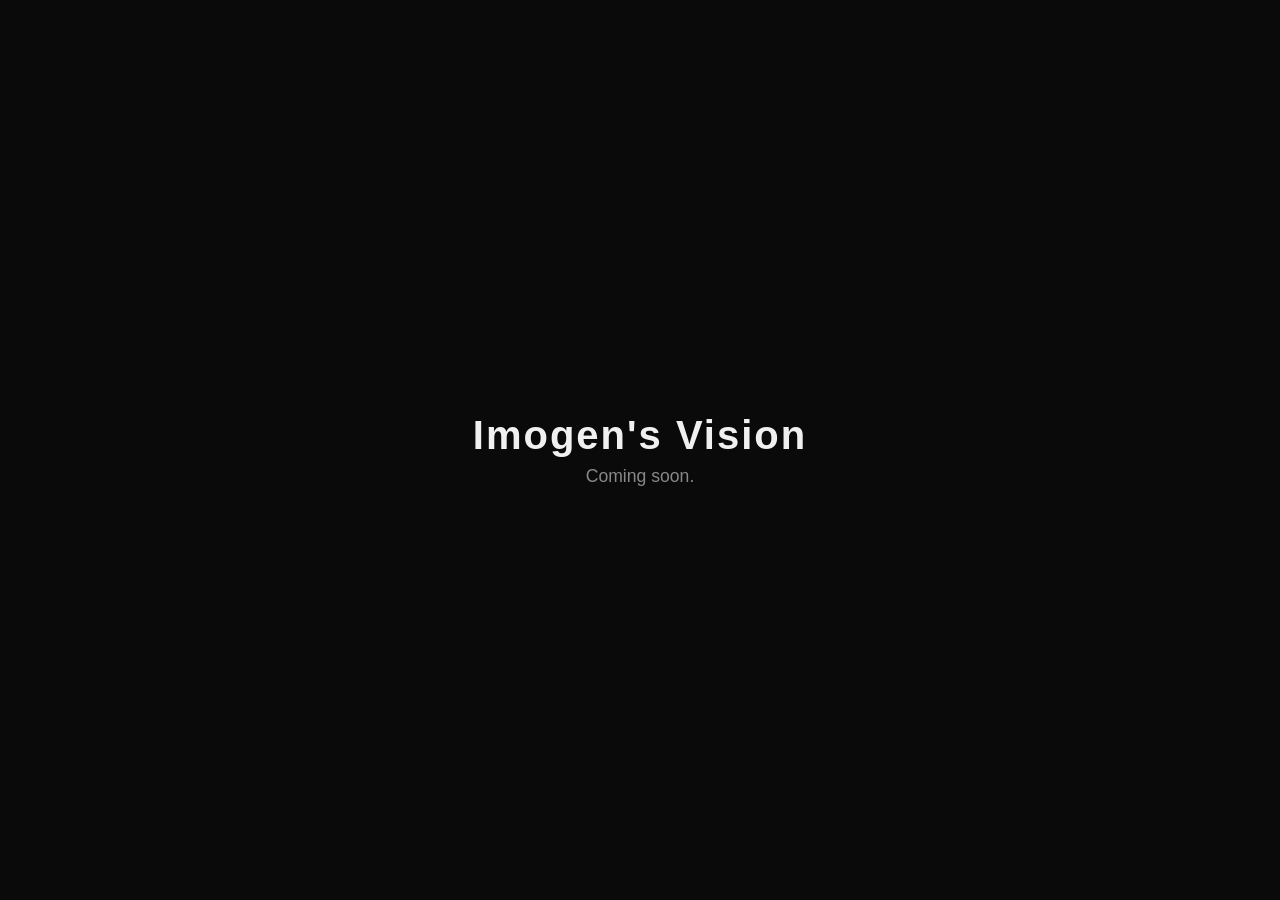
==== index.html @ 4899cd3e "Initial placeholder site" ====
<!DOCTYPE html>
<html lang="en">
<head>
    <meta charset="UTF-8">
    <meta name="viewport" content="width=device-width, initial-scale=1.0">
    <title>Imogen's Vision</title>
    <link rel="stylesheet" href="style.css">
    <link rel="icon" href="assets/favicon.svg" type="image/svg+xml">
</head>
<body>
    <main>
        <h1>Imogen's Vision</h1>
        <p>Coming soon.</p>
    </main>
</body>
</html>
---- style.css ----
* {
    margin: 0;
    padding: 0;
    box-sizing: border-box;
}

body {
    font-family: -apple-system, BlinkMacSystemFont, "Segoe UI", Roboto, sans-serif;
    display: flex;
    justify-content: center;
    align-items: center;
    min-height: 100vh;
    background: #0a0a0a;
    color: #f0f0f0;
}

main {
    text-align: center;
}

h1 {
    font-size: 2.5rem;
    margin-bottom: 0.5rem;
    letter-spacing: 0.05em;
}

p {
    font-size: 1.1rem;
    color: #888;
}
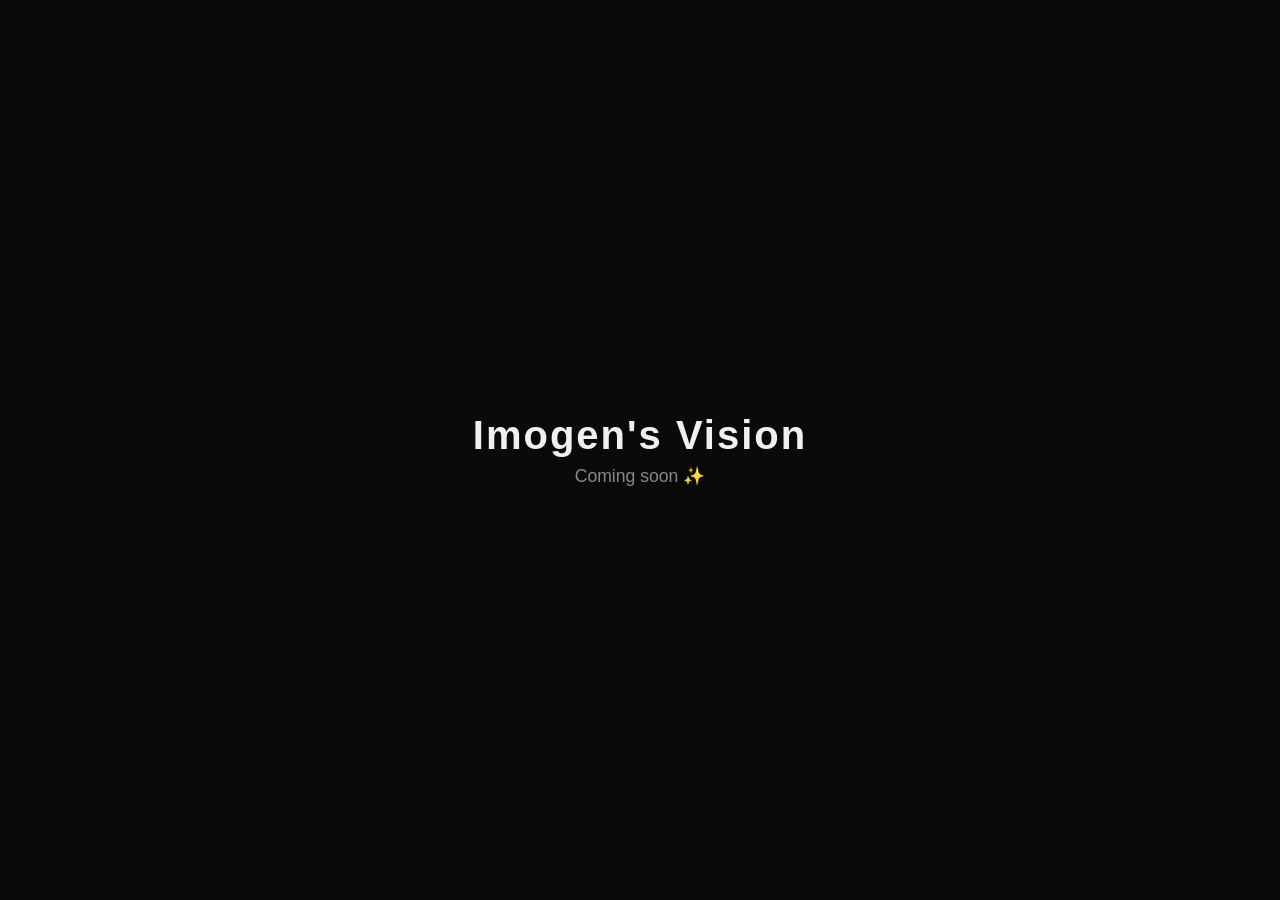
==== commit 366bd2c8: "Test pipeline: update coming soon text" ====
--- a/index.html
+++ b/index.html
@@ -10,7 +10,7 @@
 <body>
     <main>
         <h1>Imogen's Vision</h1>
-        <p>Coming soon.</p>
+        <p>Coming soon ✨</p>
     </main>
 </body>
 </html>
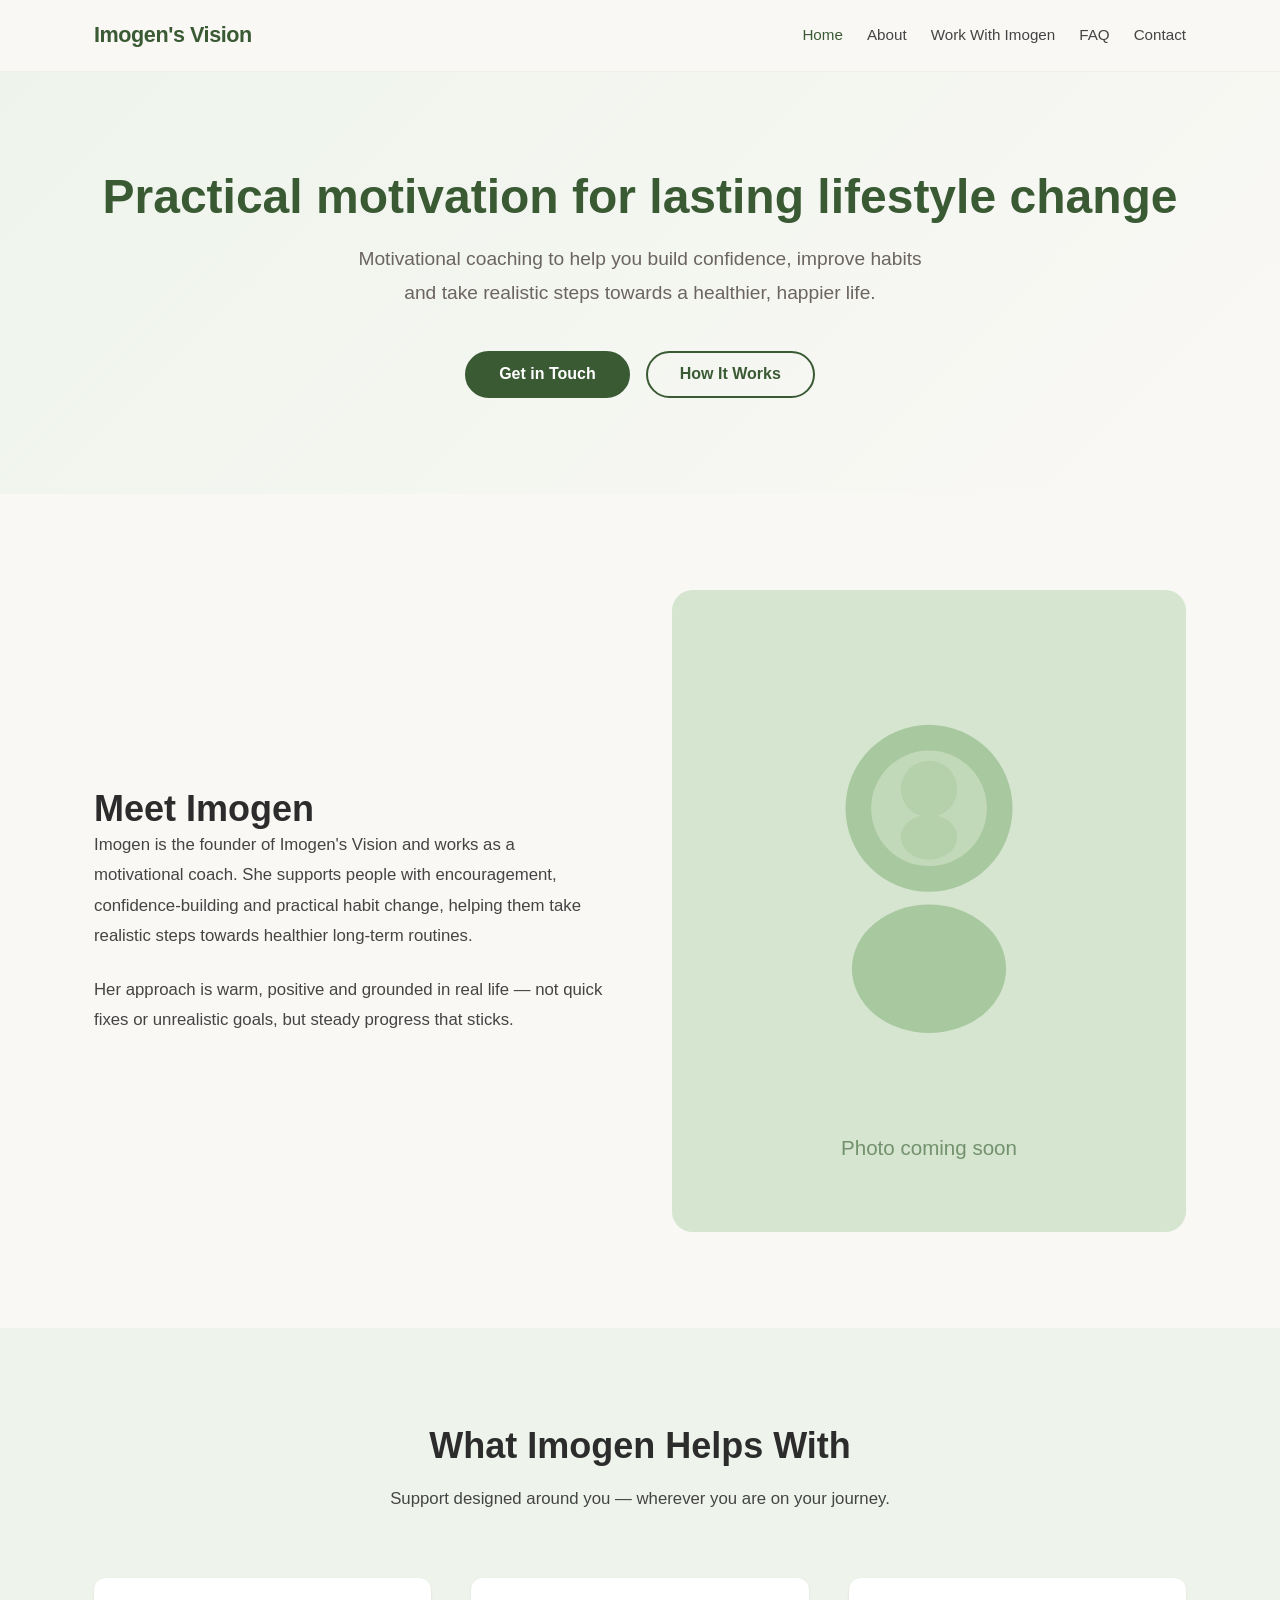
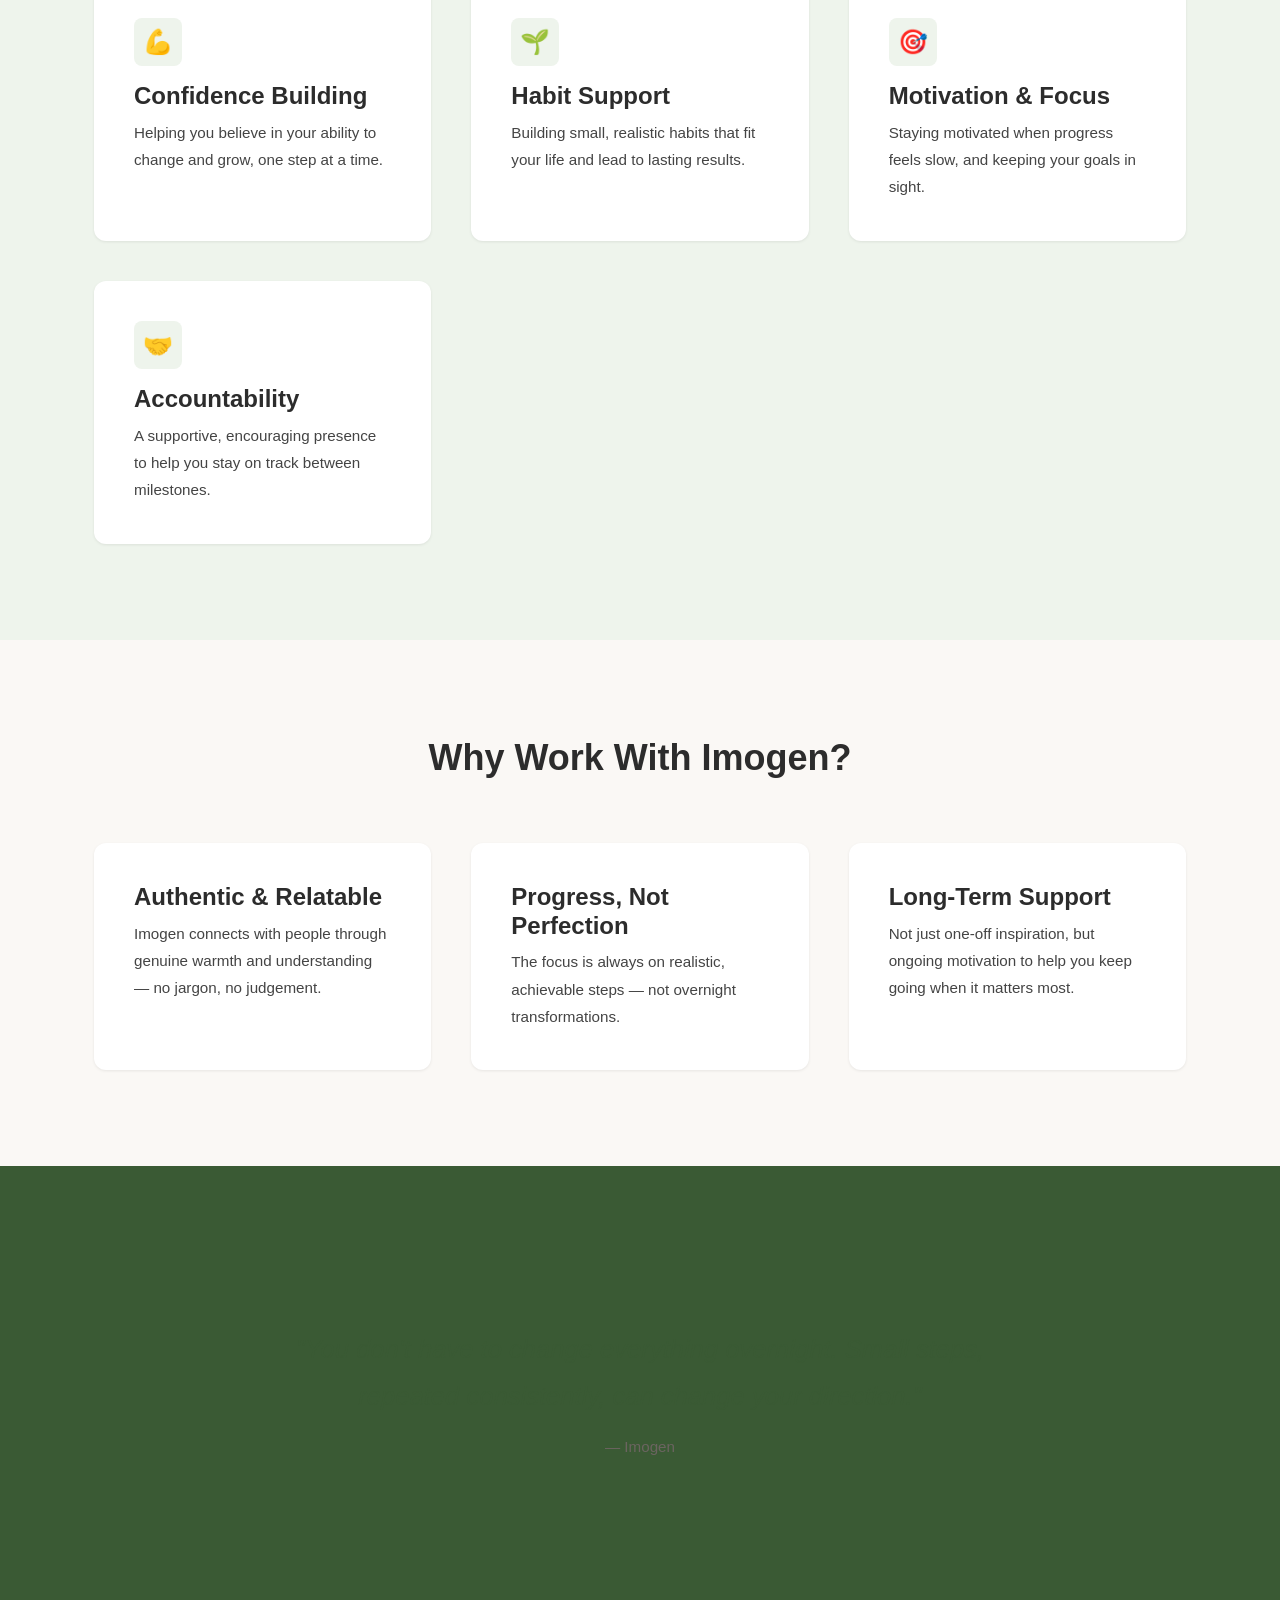
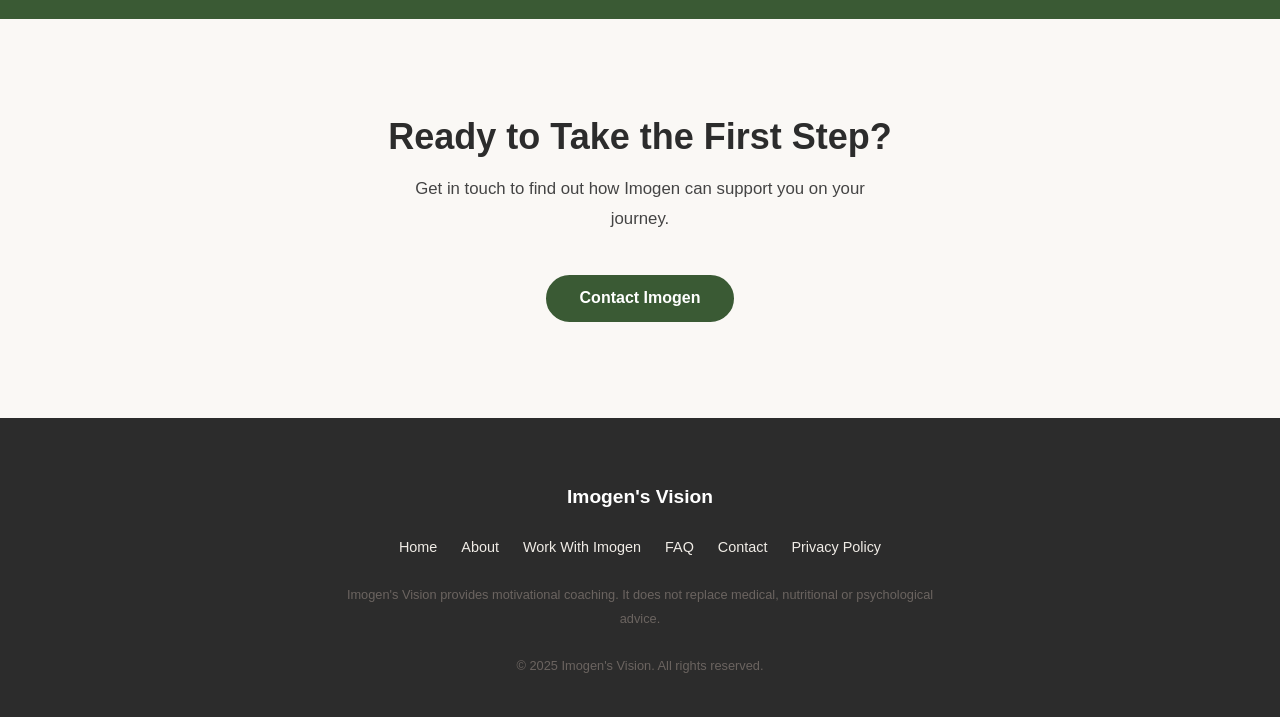
==== commit 28f06e8f: "Build complete website: all 8 phases - Phase 1: CSS foundation (nav, footer, buttons, cards, forms, " ====
--- a/index.html
+++ b/index.html
@@ -3,14 +3,144 @@
 <head>
     <meta charset="UTF-8">
     <meta name="viewport" content="width=device-width, initial-scale=1.0">
-    <title>Imogen's Vision</title>
+    <title>Imogen's Vision — Motivational Coaching</title>
+    <meta name="description" content="Motivational coaching to help you build confidence, improve habits and move forward. Practical support for lasting lifestyle change.">
     <link rel="stylesheet" href="style.css">
     <link rel="icon" href="assets/favicon.svg" type="image/svg+xml">
 </head>
 <body>
-    <main>
-        <h1>Imogen's Vision</h1>
-        <p>Coming soon ✨</p>
-    </main>
+
+    <!-- Navigation -->
+    <nav class="nav" aria-label="Main navigation">
+        <div class="container">
+            <a href="index.html" class="nav__brand">Imogen's Vision</a>
+            <button class="nav__toggle" aria-label="Toggle menu" onclick="document.querySelector('.nav__links').classList.toggle('open')">
+                <span></span><span></span><span></span>
+            </button>
+            <div class="nav__links">
+                <a href="index.html" class="active">Home</a>
+                <a href="about.html">About</a>
+                <a href="work-with-imogen.html">Work With Imogen</a>
+                <a href="faq.html">FAQ</a>
+                <a href="contact.html">Contact</a>
+            </div>
+        </div>
+    </nav>
+
+    <!-- Hero -->
+    <section class="hero">
+        <div class="container">
+            <h1>Practical motivation for lasting lifestyle change</h1>
+            <p class="subtitle">Motivational coaching to help you build confidence, improve habits and take realistic steps towards a healthier, happier life.</p>
+            <div class="hero__actions">
+                <a href="contact.html" class="btn btn--primary">Get in Touch</a>
+                <a href="work-with-imogen.html" class="btn btn--outline">How It Works</a>
+            </div>
+        </div>
+    </section>
+
+    <!-- Introduction -->
+    <section class="section">
+        <div class="container two-col">
+            <div>
+                <h2>Meet Imogen</h2>
+                <p class="mb-md">Imogen is the founder of Imogen's Vision and works as a motivational coach. She supports people with encouragement, confidence-building and practical habit change, helping them take realistic steps towards healthier long-term routines.</p>
+                <p>Her approach is warm, positive and grounded in real life — not quick fixes or unrealistic goals, but steady progress that sticks.</p>
+            </div>
+            <div class="two-col__image">
+                <img src="assets/placeholder-portrait.svg" alt="Imogen — Motivational Coach" width="500" height="500">
+            </div>
+        </div>
+    </section>
+
+    <!-- What She Helps With -->
+    <section class="section section--green">
+        <div class="container">
+            <div class="section__header">
+                <h2>What Imogen Helps With</h2>
+                <p>Support designed around you — wherever you are on your journey.</p>
+            </div>
+            <div class="card-grid">
+                <div class="card">
+                    <div class="card__icon">💪</div>
+                    <h3>Confidence Building</h3>
+                    <p>Helping you believe in your ability to change and grow, one step at a time.</p>
+                </div>
+                <div class="card">
+                    <div class="card__icon">🌱</div>
+                    <h3>Habit Support</h3>
+                    <p>Building small, realistic habits that fit your life and lead to lasting results.</p>
+                </div>
+                <div class="card">
+                    <div class="card__icon">🎯</div>
+                    <h3>Motivation &amp; Focus</h3>
+                    <p>Staying motivated when progress feels slow, and keeping your goals in sight.</p>
+                </div>
+                <div class="card">
+                    <div class="card__icon">🤝</div>
+                    <h3>Accountability</h3>
+                    <p>A supportive, encouraging presence to help you stay on track between milestones.</p>
+                </div>
+            </div>
+        </div>
+    </section>
+
+    <!-- Why Work With Imogen -->
+    <section class="section">
+        <div class="container">
+            <div class="section__header">
+                <h2>Why Work With Imogen?</h2>
+            </div>
+            <div class="card-grid">
+                <div class="card">
+                    <h3>Authentic &amp; Relatable</h3>
+                    <p>Imogen connects with people through genuine warmth and understanding — no jargon, no judgement.</p>
+                </div>
+                <div class="card">
+                    <h3>Progress, Not Perfection</h3>
+                    <p>The focus is always on realistic, achievable steps — not overnight transformations.</p>
+                </div>
+                <div class="card">
+                    <h3>Long-Term Support</h3>
+                    <p>Not just one-off inspiration, but ongoing motivation to help you keep going when it matters most.</p>
+                </div>
+            </div>
+        </div>
+    </section>
+
+    <!-- Quote -->
+    <section class="section section--dark">
+        <div class="container quote-block">
+            <blockquote>"You don't have to change everything overnight. Small steps, repeated consistently, can change your direction."</blockquote>
+            <cite>— Imogen</cite>
+        </div>
+    </section>
+
+    <!-- CTA -->
+    <section class="section cta-section">
+        <div class="container">
+            <h2>Ready to Take the First Step?</h2>
+            <p>Get in touch to find out how Imogen can support you on your journey.</p>
+            <a href="contact.html" class="btn btn--primary">Contact Imogen</a>
+        </div>
+    </section>
+
+    <!-- Footer -->
+    <footer class="footer">
+        <div class="container">
+            <div class="footer__brand">Imogen's Vision</div>
+            <div class="footer__links">
+                <a href="index.html">Home</a>
+                <a href="about.html">About</a>
+                <a href="work-with-imogen.html">Work With Imogen</a>
+                <a href="faq.html">FAQ</a>
+                <a href="contact.html">Contact</a>
+                <a href="privacy.html">Privacy Policy</a>
+            </div>
+            <p class="footer__disclaimer">Imogen's Vision provides motivational coaching. It does not replace medical, nutritional or psychological advice.</p>
+            <p class="footer__copy">&copy; 2025 Imogen's Vision. All rights reserved.</p>
+        </div>
+    </footer>
+
 </body>
 </html>
--- a/style.css
+++ b/style.css
@@ -1,30 +1,599 @@
-* {
+/* ===== CSS Custom Properties (Design Tokens) ===== */
+:root {
+    /* Greens */
+    --green-dark: #3a5a34;
+    --green-mid: #5a7d54;
+    --green-soft: #7fa478;
+    --green-light: #a8c9a0;
+    --green-pale: #d6e5d0;
+    --green-wash: #eef4ec;
+
+    /* Warm neutrals */
+    --cream: #faf8f5;
+    --cream-dark: #f0ece6;
+    --warm-grey: #6b6460;
+    --charcoal: #2c2c2c;
+    --charcoal-light: #444;
+
+    /* Accent */
+    --accent: #3a5a34;
+    --accent-hover: #2e4a29;
+
+    /* Functional */
+    --white: #ffffff;
+    --shadow-sm: 0 1px 3px rgba(0,0,0,0.08);
+    --shadow-md: 0 4px 12px rgba(0,0,0,0.1);
+    --shadow-lg: 0 8px 24px rgba(0,0,0,0.12);
+    --radius-sm: 8px;
+    --radius-md: 12px;
+    --radius-lg: 20px;
+    --radius-full: 9999px;
+
+    /* Typography */
+    --font-body: 'Inter', -apple-system, BlinkMacSystemFont, "Segoe UI", Roboto, sans-serif;
+    --font-heading: 'Inter', -apple-system, BlinkMacSystemFont, "Segoe UI", Roboto, sans-serif;
+    --fw-normal: 400;
+    --fw-medium: 500;
+    --fw-semibold: 600;
+    --fw-bold: 700;
+    --lh-tight: 1.2;
+    --lh-normal: 1.6;
+    --lh-relaxed: 1.8;
+
+    /* Spacing */
+    --space-xs: 0.5rem;
+    --space-sm: 1rem;
+    --space-md: 1.5rem;
+    --space-lg: 2.5rem;
+    --space-xl: 4rem;
+    --space-2xl: 6rem;
+
+    /* Layout */
+    --max-width: 1140px;
+    --nav-height: 72px;
+}
+
+/* ===== Reset ===== */
+*, *::before, *::after {
     margin: 0;
     padding: 0;
     box-sizing: border-box;
 }
 
+html {
+    scroll-behavior: smooth;
+    -webkit-text-size-adjust: 100%;
+}
+
 body {
-    font-family: -apple-system, BlinkMacSystemFont, "Segoe UI", Roboto, sans-serif;
-    display: flex;
+    font-family: var(--font-body);
+    font-weight: var(--fw-normal);
+    line-height: var(--lh-normal);
+    color: var(--charcoal);
+    background: var(--cream);
+    -webkit-font-smoothing: antialiased;
+}
+
+img, svg {
+    display: block;
+    max-width: 100%;
+    height: auto;
+}
+
+a {
+    color: var(--green-dark);
+    text-decoration: none;
+    transition: color 0.2s ease;
+}
+a:hover {
+    color: var(--accent-hover);
+}
+
+ul, ol {
+    list-style: none;
+}
+
+/* ===== Typography ===== */
+h1, h2, h3, h4 {
+    font-family: var(--font-heading);
+    font-weight: var(--fw-bold);
+    line-height: var(--lh-tight);
+    color: var(--charcoal);
+}
+
+h1 { font-size: clamp(2rem, 5vw, 3rem); }
+h2 { font-size: clamp(1.5rem, 3.5vw, 2.25rem); }
+h3 { font-size: clamp(1.15rem, 2.5vw, 1.5rem); }
+h4 { font-size: 1.1rem; }
+
+p {
+    font-size: 1.05rem;
+    line-height: var(--lh-relaxed);
+    color: var(--charcoal-light);
+}
+
+.subtitle {
+    font-size: 1.2rem;
+    color: var(--warm-grey);
+    line-height: var(--lh-relaxed);
+}
+
+/* ===== Layout ===== */
+.container {
+    width: 100%;
+    max-width: var(--max-width);
+    margin: 0 auto;
+    padding: 0 var(--space-md);
+}
+
+.section {
+    padding: var(--space-2xl) 0;
+}
+
+.section--green {
+    background: var(--green-wash);
+}
+
+.section--dark {
+    background: var(--green-dark);
+    color: var(--cream);
+}
+.section--dark h2,
+.section--dark h3,
+.section--dark h4 {
+    color: var(--white);
+}
+.section--dark p {
+    color: var(--green-pale);
+}
+
+/* ===== Navigation ===== */
+.nav {
+    position: fixed;
+    top: 0;
+    left: 0;
+    width: 100%;
+    height: var(--nav-height);
+    background: var(--cream);
+    border-bottom: 1px solid var(--cream-dark);
+    z-index: 1000;
+    display: flex;
+    align-items: center;
+}
+
+.nav .container {
+    display: flex;
+    align-items: center;
+    justify-content: space-between;
+}
+
+.nav__brand {
+    font-family: var(--font-heading);
+    font-size: 1.35rem;
+    font-weight: var(--fw-bold);
+    color: var(--green-dark);
+    letter-spacing: -0.02em;
+}
+.nav__brand:hover { color: var(--green-dark); }
+
+.nav__links {
+    display: flex;
+    gap: var(--space-md);
+    align-items: center;
+}
+
+.nav__links a {
+    font-size: 0.95rem;
+    font-weight: var(--fw-medium);
+    color: var(--charcoal-light);
+    transition: color 0.2s ease;
+    padding: var(--space-xs) 0;
+}
+.nav__links a:hover,
+.nav__links a.active {
+    color: var(--green-dark);
+}
+
+.nav__toggle {
+    display: none;
+    background: none;
+    border: none;
+    cursor: pointer;
+    padding: var(--space-xs);
+}
+
+.nav__toggle span {
+    display: block;
+    width: 24px;
+    height: 2px;
+    background: var(--charcoal);
+    margin: 5px 0;
+    transition: all 0.3s ease;
+}
+
+/* Mobile nav */
+@media (max-width: 768px) {
+    .nav__toggle { display: block; }
+
+    .nav__links {
+        display: none;
+        position: absolute;
+        top: var(--nav-height);
+        left: 0;
+        width: 100%;
+        background: var(--cream);
+        flex-direction: column;
+        padding: var(--space-md);
+        border-bottom: 1px solid var(--cream-dark);
+        box-shadow: var(--shadow-md);
+    }
+
+    .nav__links.open { display: flex; }
+
+    .nav__links a {
+        padding: var(--space-sm) 0;
+        font-size: 1.05rem;
+    }
+}
+
+/* Body offset for fixed nav */
+body { padding-top: var(--nav-height); }
+
+/* ===== Buttons ===== */
+.btn {
+    display: inline-block;
+    font-family: var(--font-body);
+    font-size: 1rem;
+    font-weight: var(--fw-semibold);
+    padding: 0.85rem 2rem;
+    border-radius: var(--radius-full);
+    border: 2px solid transparent;
+    cursor: pointer;
+    transition: all 0.2s ease;
+    text-align: center;
+    line-height: 1;
+}
+
+.btn--primary {
+    background: var(--green-dark);
+    color: var(--white);
+    border-color: var(--green-dark);
+}
+.btn--primary:hover {
+    background: var(--accent-hover);
+    border-color: var(--accent-hover);
+    color: var(--white);
+}
+
+.btn--outline {
+    background: transparent;
+    color: var(--green-dark);
+    border-color: var(--green-dark);
+}
+.btn--outline:hover {
+    background: var(--green-dark);
+    color: var(--white);
+}
+
+.btn--white {
+    background: var(--white);
+    color: var(--green-dark);
+    border-color: var(--white);
+}
+.btn--white:hover {
+    background: var(--cream);
+    border-color: var(--cream);
+}
+
+/* ===== Cards ===== */
+.card-grid {
+    display: grid;
+    grid-template-columns: repeat(auto-fit, minmax(260px, 1fr));
+    gap: var(--space-lg);
+}
+
+.card {
+    background: var(--white);
+    border-radius: var(--radius-md);
+    padding: var(--space-lg);
+    box-shadow: var(--shadow-sm);
+    transition: box-shadow 0.2s ease, transform 0.2s ease;
+}
+.card:hover {
+    box-shadow: var(--shadow-md);
+    transform: translateY(-2px);
+}
+
+.card__icon {
+    width: 48px;
+    height: 48px;
+    background: var(--green-wash);
+    border-radius: var(--radius-sm);
+    display: flex;
+    align-items: center;
     justify-content: center;
-    align-items: center;
-    min-height: 100vh;
-    background: #0a0a0a;
-    color: #f0f0f0;
-}
-
-main {
+    margin-bottom: var(--space-sm);
+    font-size: 1.5rem;
+}
+
+.card h3 {
+    margin-bottom: var(--space-xs);
+}
+
+.card p {
+    font-size: 0.95rem;
+}
+
+/* ===== Hero ===== */
+.hero {
+    padding: var(--space-2xl) 0;
     text-align: center;
-}
-
-h1 {
-    font-size: 2.5rem;
-    margin-bottom: 0.5rem;
-    letter-spacing: 0.05em;
-}
-
-p {
-    font-size: 1.1rem;
-    color: #888;
-}
+    background: linear-gradient(135deg, var(--green-wash) 0%, var(--cream) 100%);
+}
+
+.hero h1 {
+    margin-bottom: var(--space-sm);
+    color: var(--green-dark);
+}
+
+.hero .subtitle {
+    max-width: 600px;
+    margin: 0 auto var(--space-lg);
+}
+
+.hero__actions {
+    display: flex;
+    gap: var(--space-sm);
+    justify-content: center;
+    flex-wrap: wrap;
+}
+
+/* ===== Quote Block ===== */
+.quote-block {
+    text-align: center;
+    padding: var(--space-xl) var(--space-md);
+}
+
+.quote-block blockquote {
+    font-size: clamp(1.2rem, 2.5vw, 1.6rem);
+    font-weight: var(--fw-medium);
+    font-style: italic;
+    color: var(--green-dark);
+    max-width: 700px;
+    margin: 0 auto;
+    line-height: var(--lh-relaxed);
+}
+
+.quote-block cite {
+    display: block;
+    margin-top: var(--space-sm);
+    font-size: 0.95rem;
+    font-style: normal;
+    color: var(--warm-grey);
+}
+
+/* ===== Section Headings ===== */
+.section__header {
+    text-align: center;
+    max-width: 650px;
+    margin: 0 auto var(--space-xl);
+}
+
+.section__header h2 {
+    margin-bottom: var(--space-sm);
+}
+
+/* ===== Two-Column Layout ===== */
+.two-col {
+    display: grid;
+    grid-template-columns: 1fr 1fr;
+    gap: var(--space-xl);
+    align-items: center;
+}
+
+@media (max-width: 768px) {
+    .two-col {
+        grid-template-columns: 1fr;
+        gap: var(--space-lg);
+    }
+}
+
+.two-col__image {
+    border-radius: var(--radius-md);
+    overflow: hidden;
+}
+
+.two-col__image img,
+.two-col__image svg {
+    width: 100%;
+    border-radius: var(--radius-md);
+}
+
+/* ===== Footer ===== */
+.footer {
+    background: var(--charcoal);
+    color: var(--cream-dark);
+    padding: var(--space-xl) 0 var(--space-lg);
+}
+
+.footer .container {
+    display: flex;
+    flex-direction: column;
+    align-items: center;
+    text-align: center;
+    gap: var(--space-md);
+}
+
+.footer__brand {
+    font-size: 1.2rem;
+    font-weight: var(--fw-bold);
+    color: var(--white);
+}
+
+.footer__links {
+    display: flex;
+    gap: var(--space-md);
+    flex-wrap: wrap;
+    justify-content: center;
+}
+
+.footer__links a {
+    color: var(--cream-dark);
+    font-size: 0.9rem;
+}
+.footer__links a:hover {
+    color: var(--white);
+}
+
+.footer__disclaimer {
+    font-size: 0.8rem;
+    color: var(--warm-grey);
+    max-width: 600px;
+    line-height: var(--lh-relaxed);
+}
+
+.footer__copy {
+    font-size: 0.8rem;
+    color: var(--warm-grey);
+}
+
+/* ===== Forms ===== */
+.form-group {
+    margin-bottom: var(--space-md);
+}
+
+.form-group label {
+    display: block;
+    font-size: 0.95rem;
+    font-weight: var(--fw-medium);
+    color: var(--charcoal);
+    margin-bottom: var(--space-xs);
+}
+
+.form-group input,
+.form-group textarea {
+    width: 100%;
+    padding: 0.8rem 1rem;
+    font-family: var(--font-body);
+    font-size: 1rem;
+    border: 1px solid var(--cream-dark);
+    border-radius: var(--radius-sm);
+    background: var(--white);
+    color: var(--charcoal);
+    transition: border-color 0.2s ease, box-shadow 0.2s ease;
+}
+
+.form-group input:focus,
+.form-group textarea:focus {
+    outline: none;
+    border-color: var(--green-mid);
+    box-shadow: 0 0 0 3px rgba(90, 125, 84, 0.15);
+}
+
+.form-group textarea {
+    min-height: 140px;
+    resize: vertical;
+}
+
+/* ===== FAQ Accordion ===== */
+.faq-item {
+    border-bottom: 1px solid var(--cream-dark);
+}
+
+.faq-item summary {
+    padding: var(--space-md) 0;
+    font-size: 1.05rem;
+    font-weight: var(--fw-semibold);
+    color: var(--charcoal);
+    cursor: pointer;
+    list-style: none;
+    display: flex;
+    justify-content: space-between;
+    align-items: center;
+}
+
+.faq-item summary::-webkit-details-marker { display: none; }
+
+.faq-item summary::after {
+    content: '+';
+    font-size: 1.4rem;
+    font-weight: var(--fw-normal);
+    color: var(--green-dark);
+    transition: transform 0.2s ease;
+}
+
+.faq-item[open] summary::after {
+    content: '−';
+}
+
+.faq-item .faq-answer {
+    padding: 0 0 var(--space-md);
+    color: var(--charcoal-light);
+    line-height: var(--lh-relaxed);
+}
+
+/* ===== CTA Section ===== */
+.cta-section {
+    text-align: center;
+    padding: var(--space-2xl) 0;
+}
+
+.cta-section h2 {
+    margin-bottom: var(--space-sm);
+}
+
+.cta-section p {
+    max-width: 500px;
+    margin: 0 auto var(--space-lg);
+}
+
+/* ===== Utilities ===== */
+.text-center { text-align: center; }
+.mb-sm { margin-bottom: var(--space-sm); }
+.mb-md { margin-bottom: var(--space-md); }
+.mb-lg { margin-bottom: var(--space-lg); }
+.mb-xl { margin-bottom: var(--space-xl); }
+
+/* ===== Focus Styles (Accessibility) ===== */
+a:focus-visible,
+button:focus-visible,
+input:focus-visible,
+textarea:focus-visible,
+summary:focus-visible {
+    outline: 2px solid var(--green-mid);
+    outline-offset: 2px;
+}
+
+/* ===== Skip Link ===== */
+.skip-link {
+    position: absolute;
+    top: -100%;
+    left: var(--space-md);
+    background: var(--green-dark);
+    color: var(--white);
+    padding: var(--space-xs) var(--space-sm);
+    border-radius: var(--radius-sm);
+    z-index: 2000;
+    font-size: 0.9rem;
+}
+.skip-link:focus {
+    top: var(--space-xs);
+}
+
+/* ===== Responsive Polish ===== */
+@media (max-width: 480px) {
+    .hero { padding: var(--space-xl) 0; }
+    .section { padding: var(--space-xl) 0; }
+    .hero h1 { font-size: 1.75rem; }
+    .card { padding: var(--space-md); }
+    .btn { padding: 0.75rem 1.5rem; font-size: 0.95rem; }
+    .footer__links { flex-direction: column; gap: var(--space-sm); }
+}
+
+/* ===== Print Styles ===== */
+@media print {
+    .nav, .footer, .btn, .hero__actions { display: none; }
+    body { padding-top: 0; color: #000; background: #fff; }
+    .section--dark, .section--green { background: #fff; color: #000; }
+    .section--dark h2, .section--dark h3, .section--dark p { color: #000; }
+}
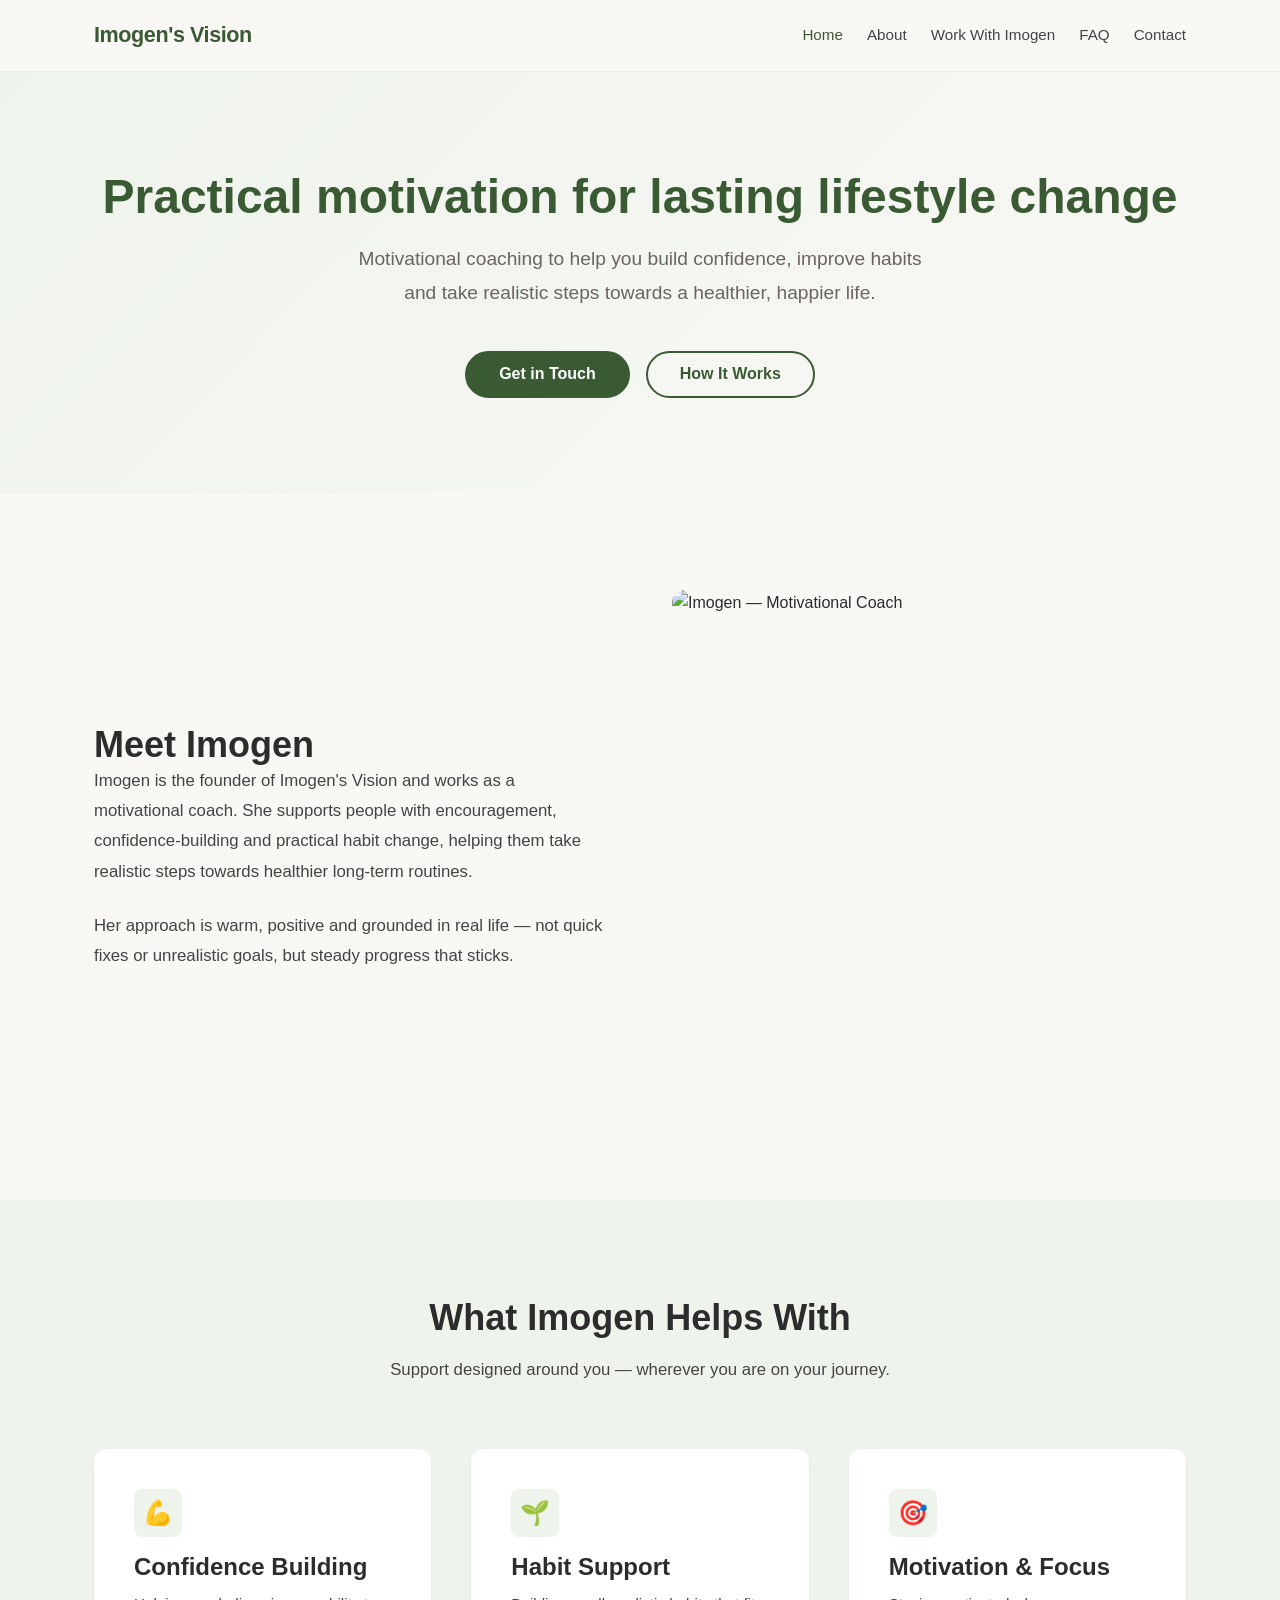
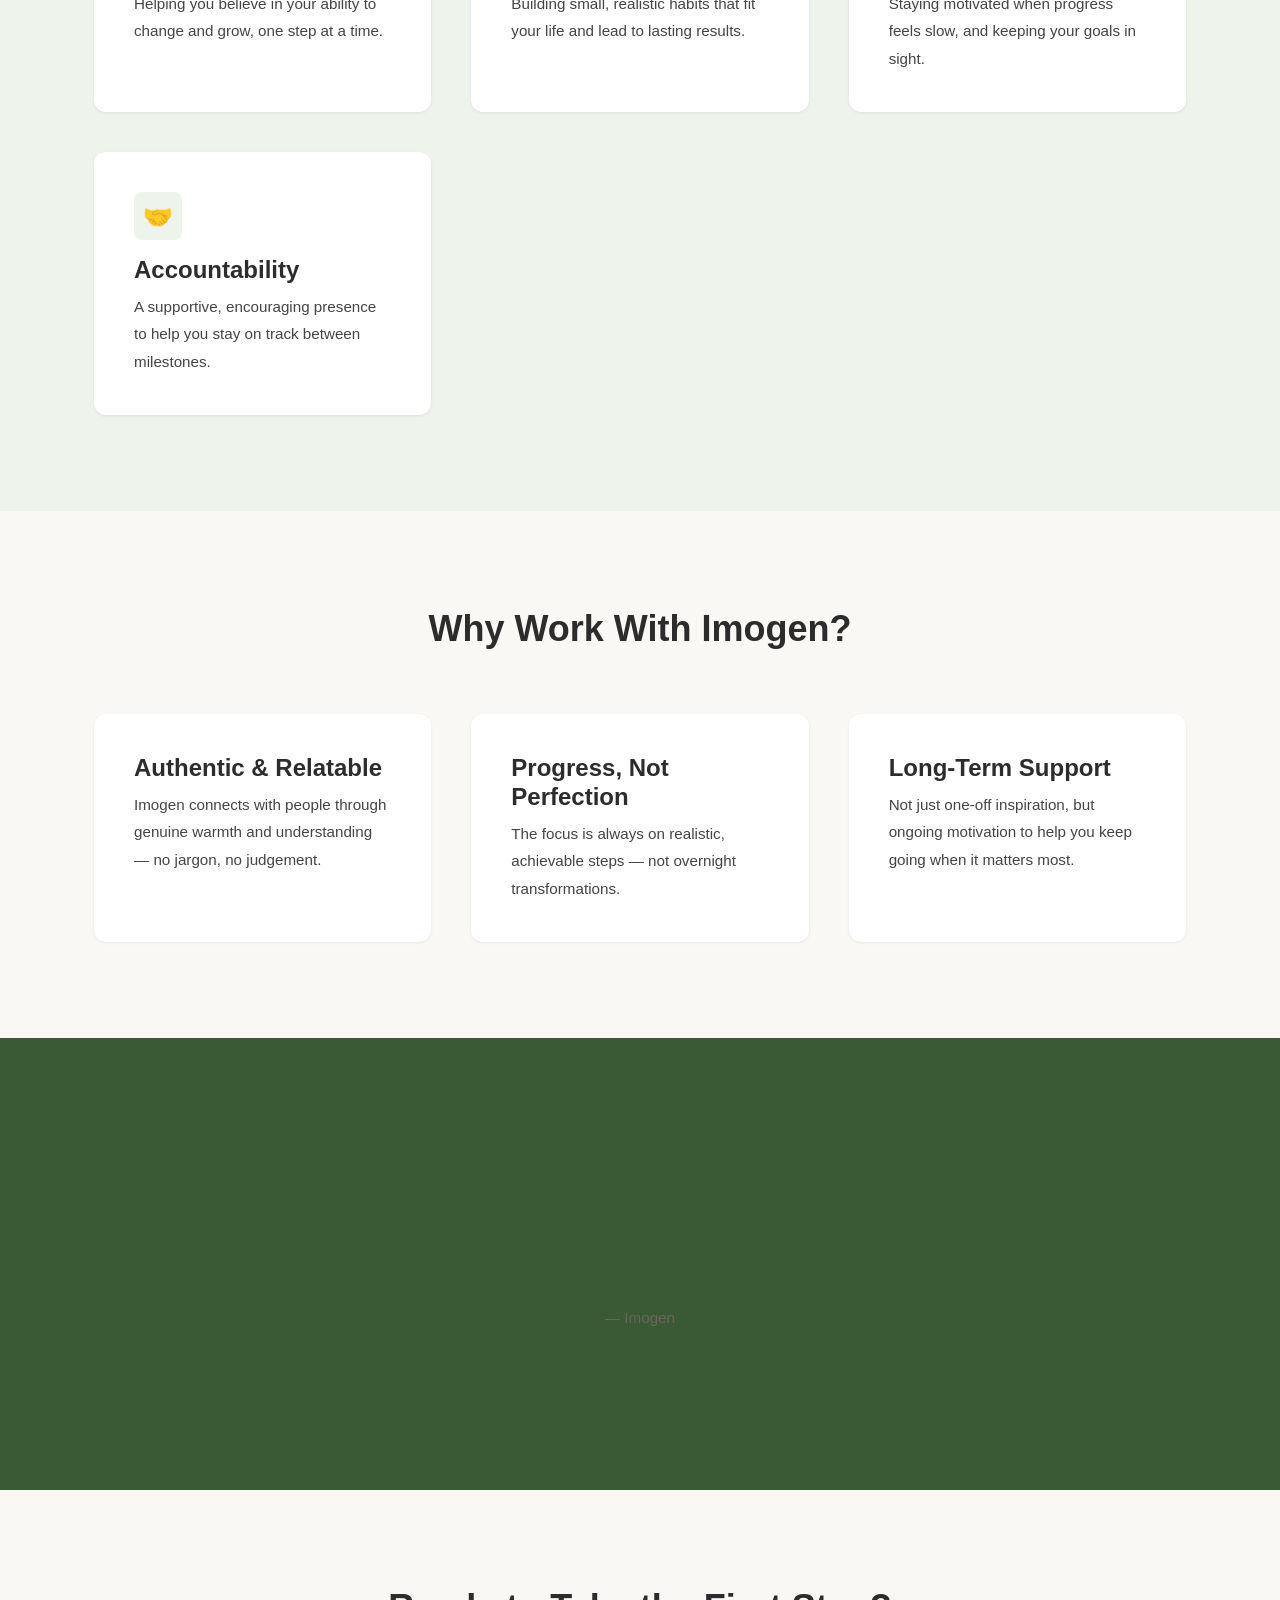
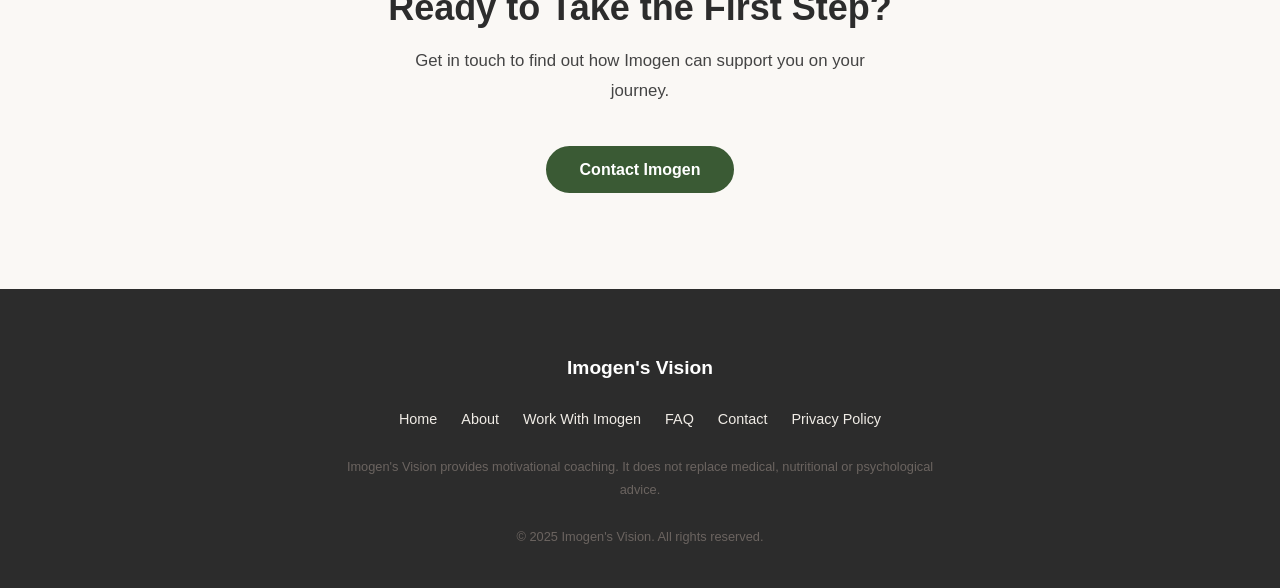
==== commit 1225ae49: "Update image references to photos directory for real photos" ====
--- a/index.html
+++ b/index.html
@@ -48,7 +48,7 @@
                 <p>Her approach is warm, positive and grounded in real life — not quick fixes or unrealistic goals, but steady progress that sticks.</p>
             </div>
             <div class="two-col__image">
-                <img src="assets/placeholder-portrait.svg" alt="Imogen — Motivational Coach" width="500" height="500">
+                <img src="photos/imogen-portrait.jpg" alt="Imogen — Motivational Coach" width="500" height="500">
             </div>
         </div>
     </section>
--- a/style.css
+++ b/style.css
@@ -554,6 +554,25 @@
 .mb-lg { margin-bottom: var(--space-lg); }
 .mb-xl { margin-bottom: var(--space-xl); }
 
+/* ===== Contact Card ===== */
+.contact-card {
+    background: var(--white);
+    border-radius: var(--radius-lg);
+    padding: var(--space-2xl) var(--space-xl);
+    box-shadow: var(--shadow-md);
+}
+
+.contact-icon {
+    font-size: 3rem;
+    margin-bottom: var(--space-md);
+}
+
+.contact-email {
+    margin-top: var(--space-md);
+    font-size: 0.95rem;
+    color: var(--warm-grey);
+}
+
 /* ===== Focus Styles (Accessibility) ===== */
 a:focus-visible,
 button:focus-visible,
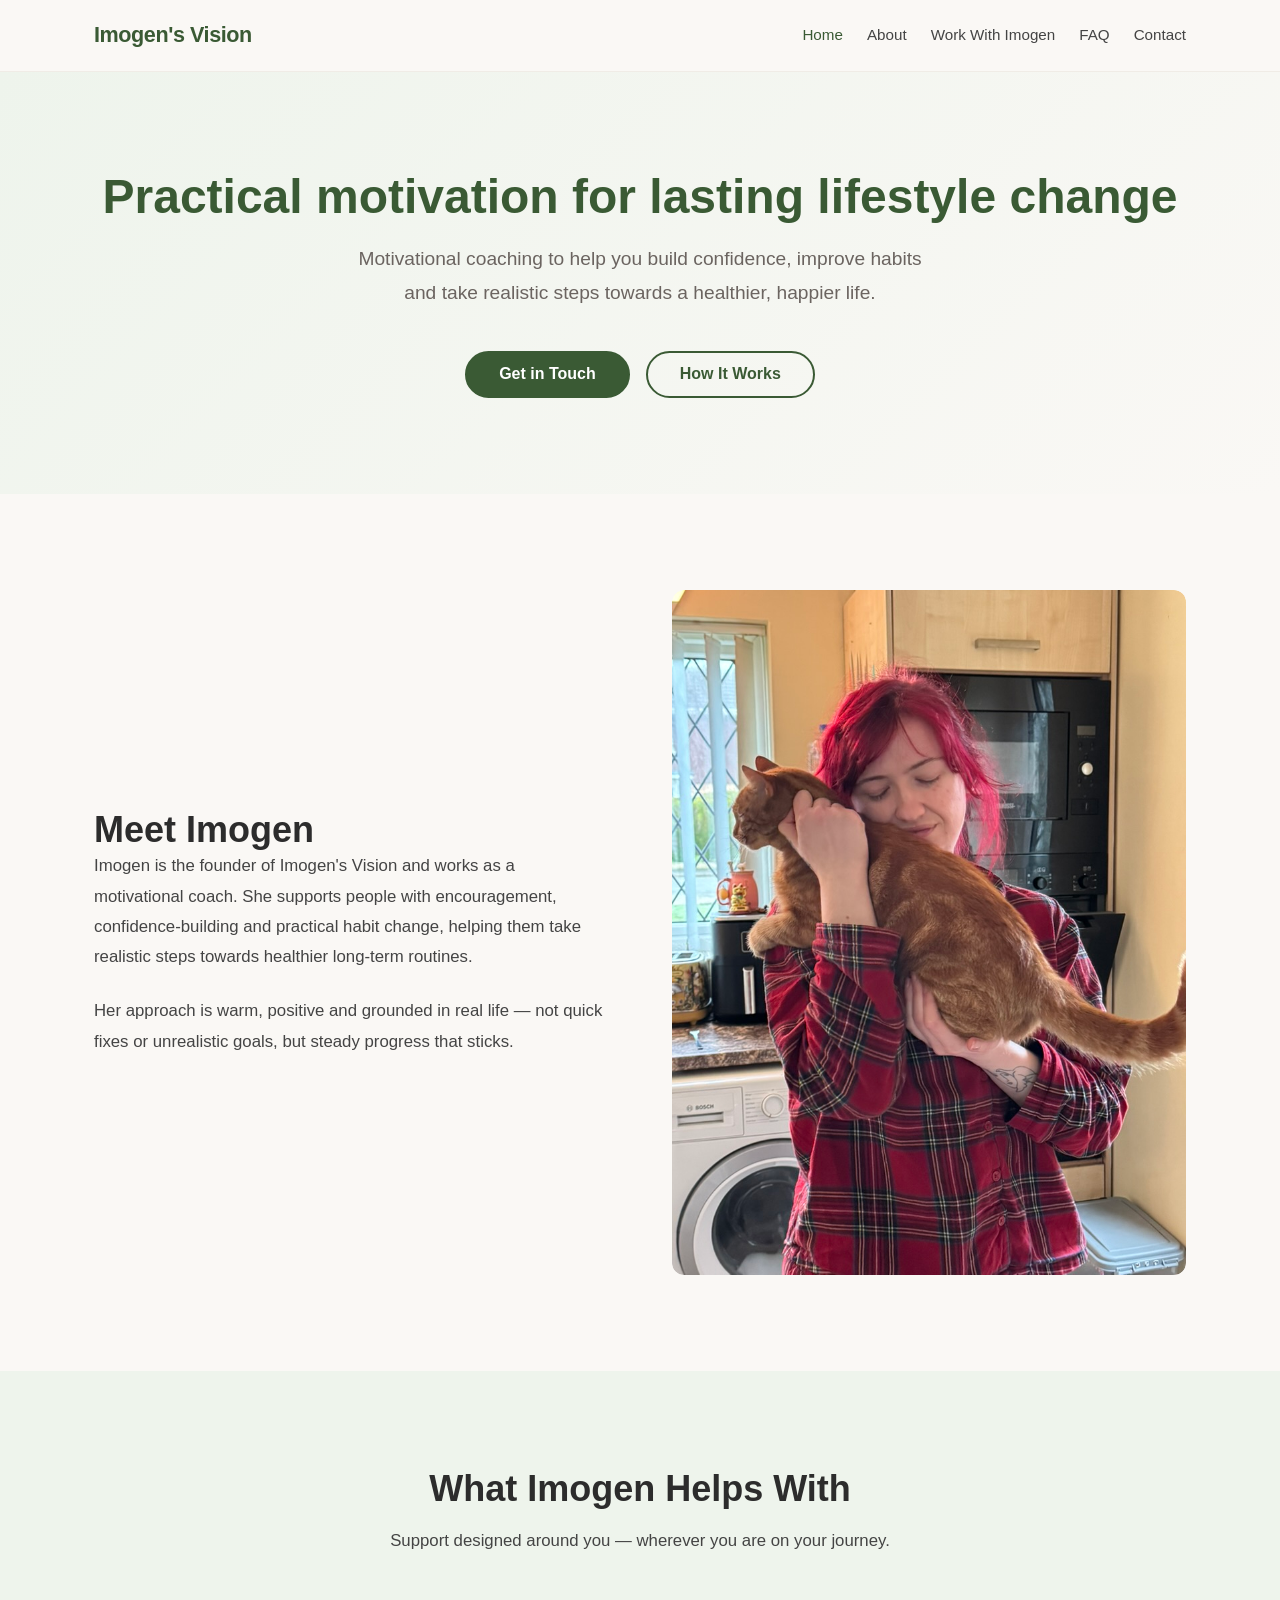
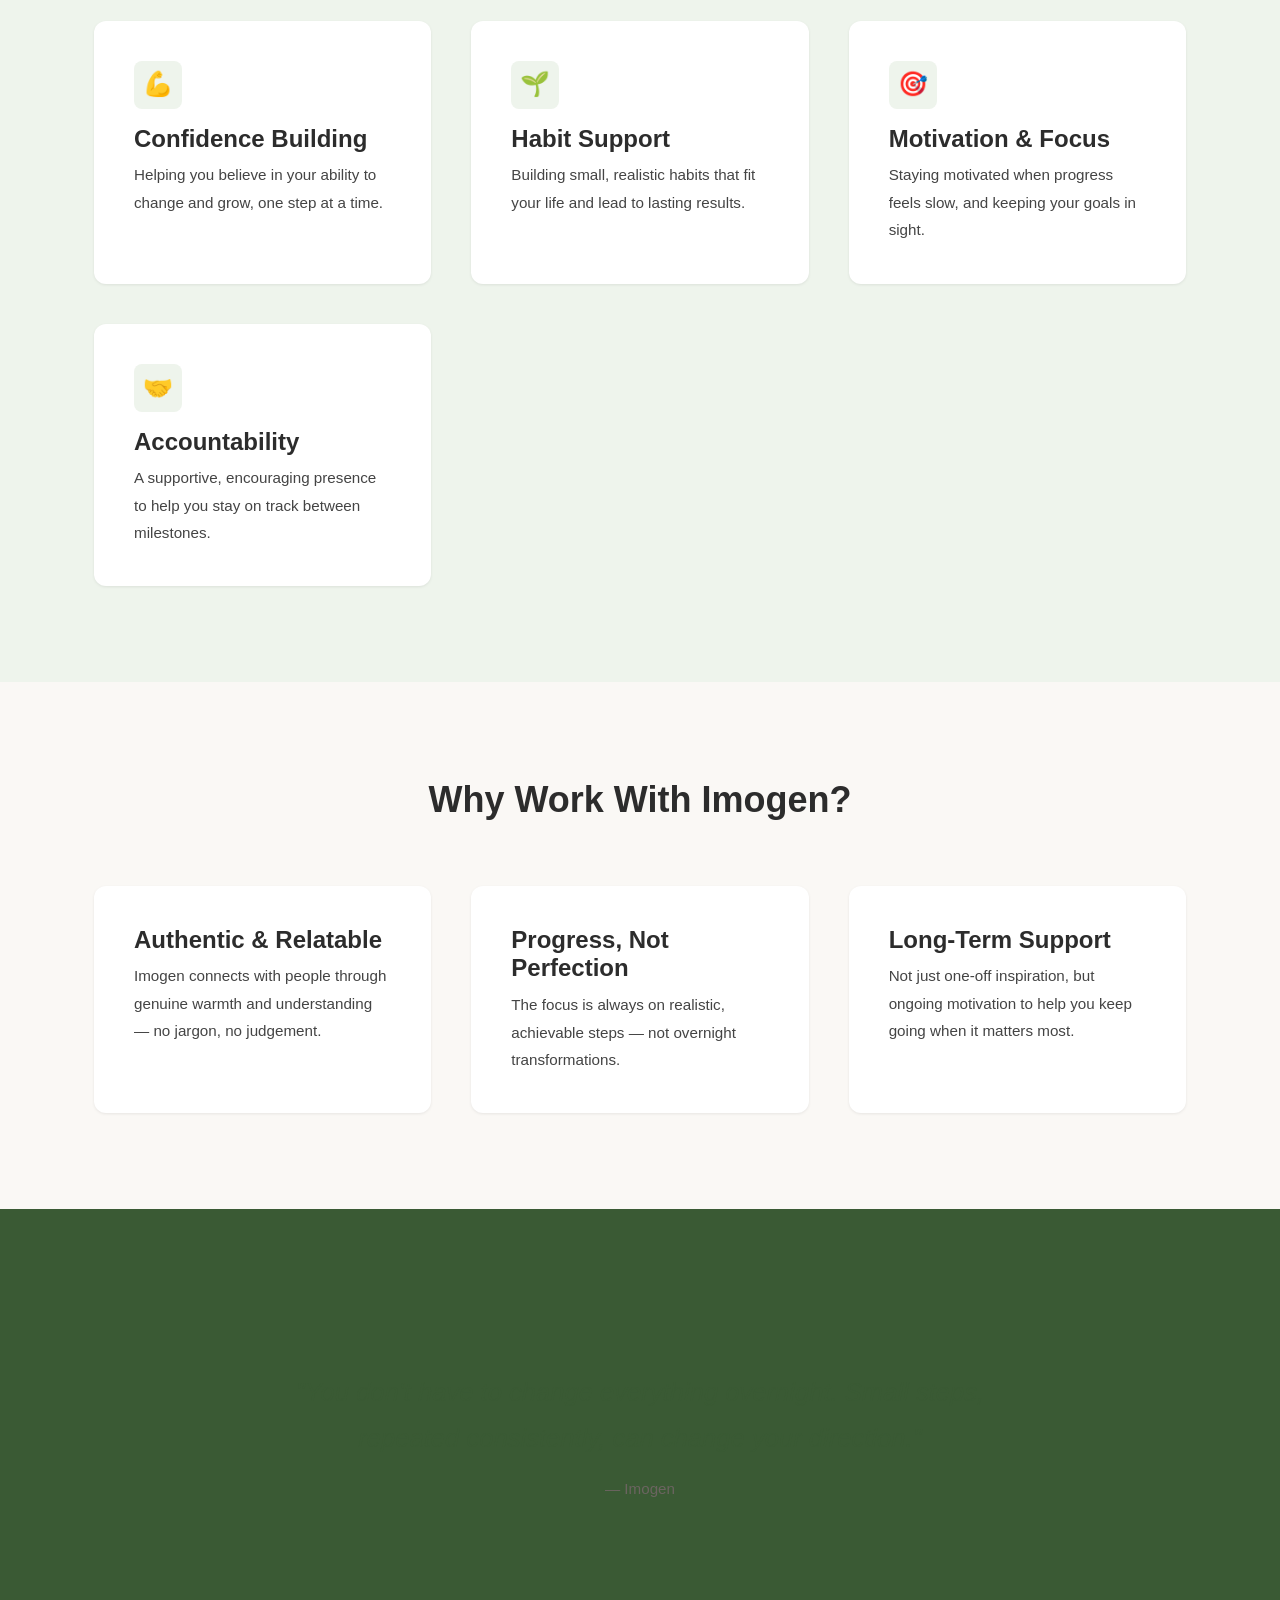
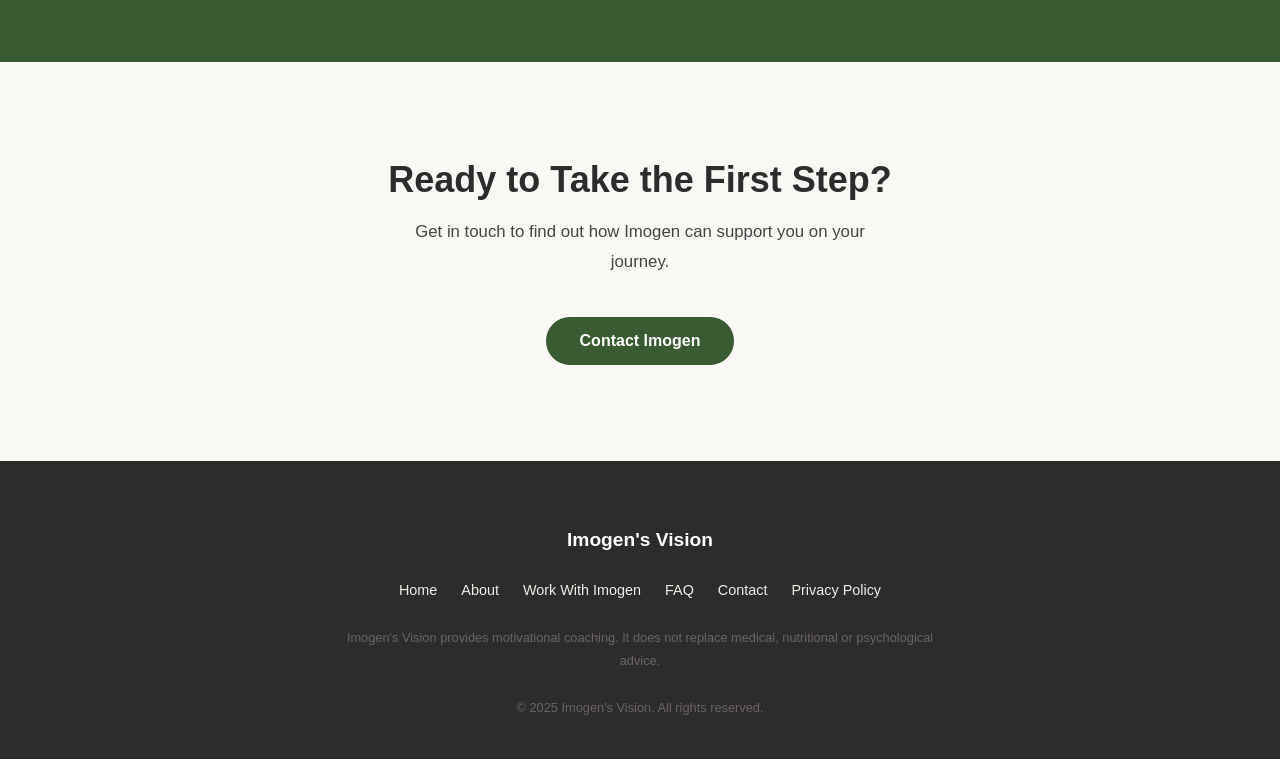
==== commit 87518dfe: "Use real photo (imogen-main.jpeg) on home and about pages" ====
--- a/index.html
+++ b/index.html
@@ -48,7 +48,7 @@
                 <p>Her approach is warm, positive and grounded in real life — not quick fixes or unrealistic goals, but steady progress that sticks.</p>
             </div>
             <div class="two-col__image">
-                <img src="photos/imogen-portrait.jpg" alt="Imogen — Motivational Coach" width="500" height="500">
+                <img src="photos/imogen-main.jpeg" alt="Imogen — Motivational Coach" width="500" height="500">
             </div>
         </div>
     </section>
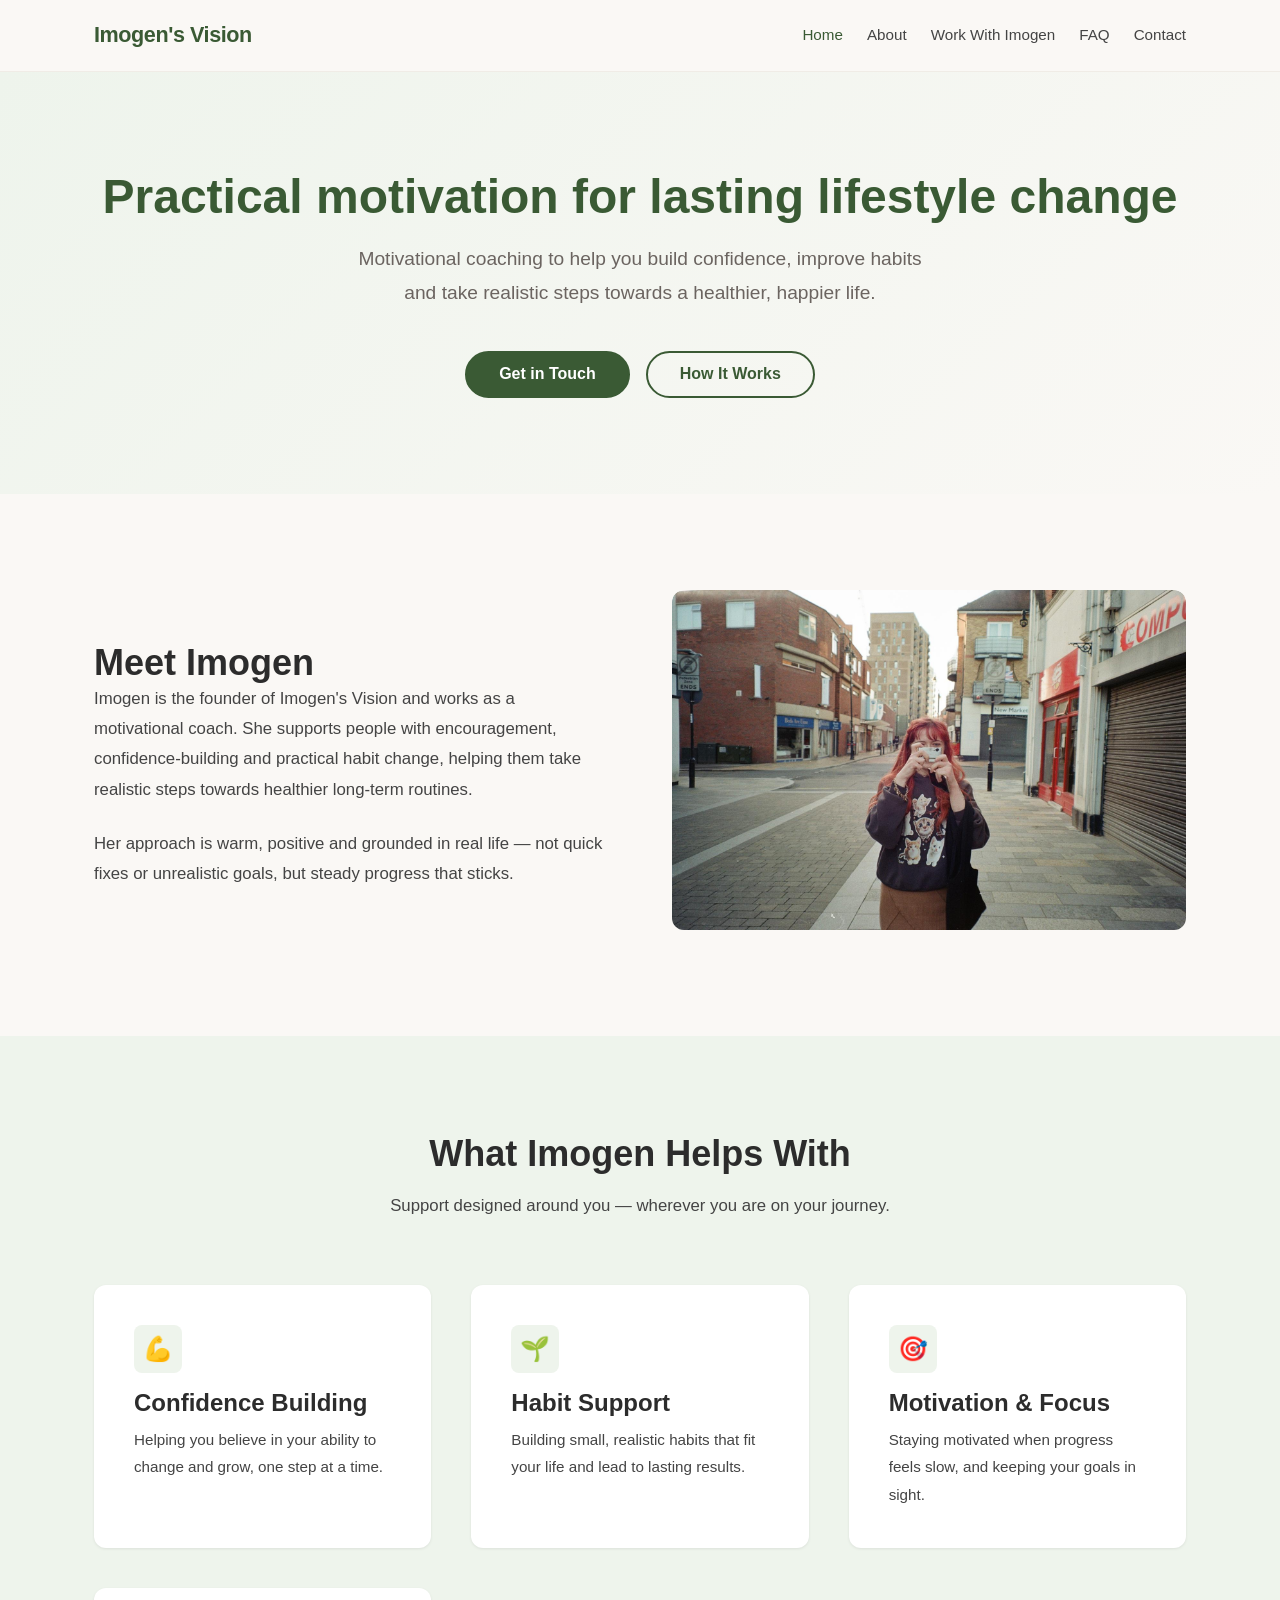
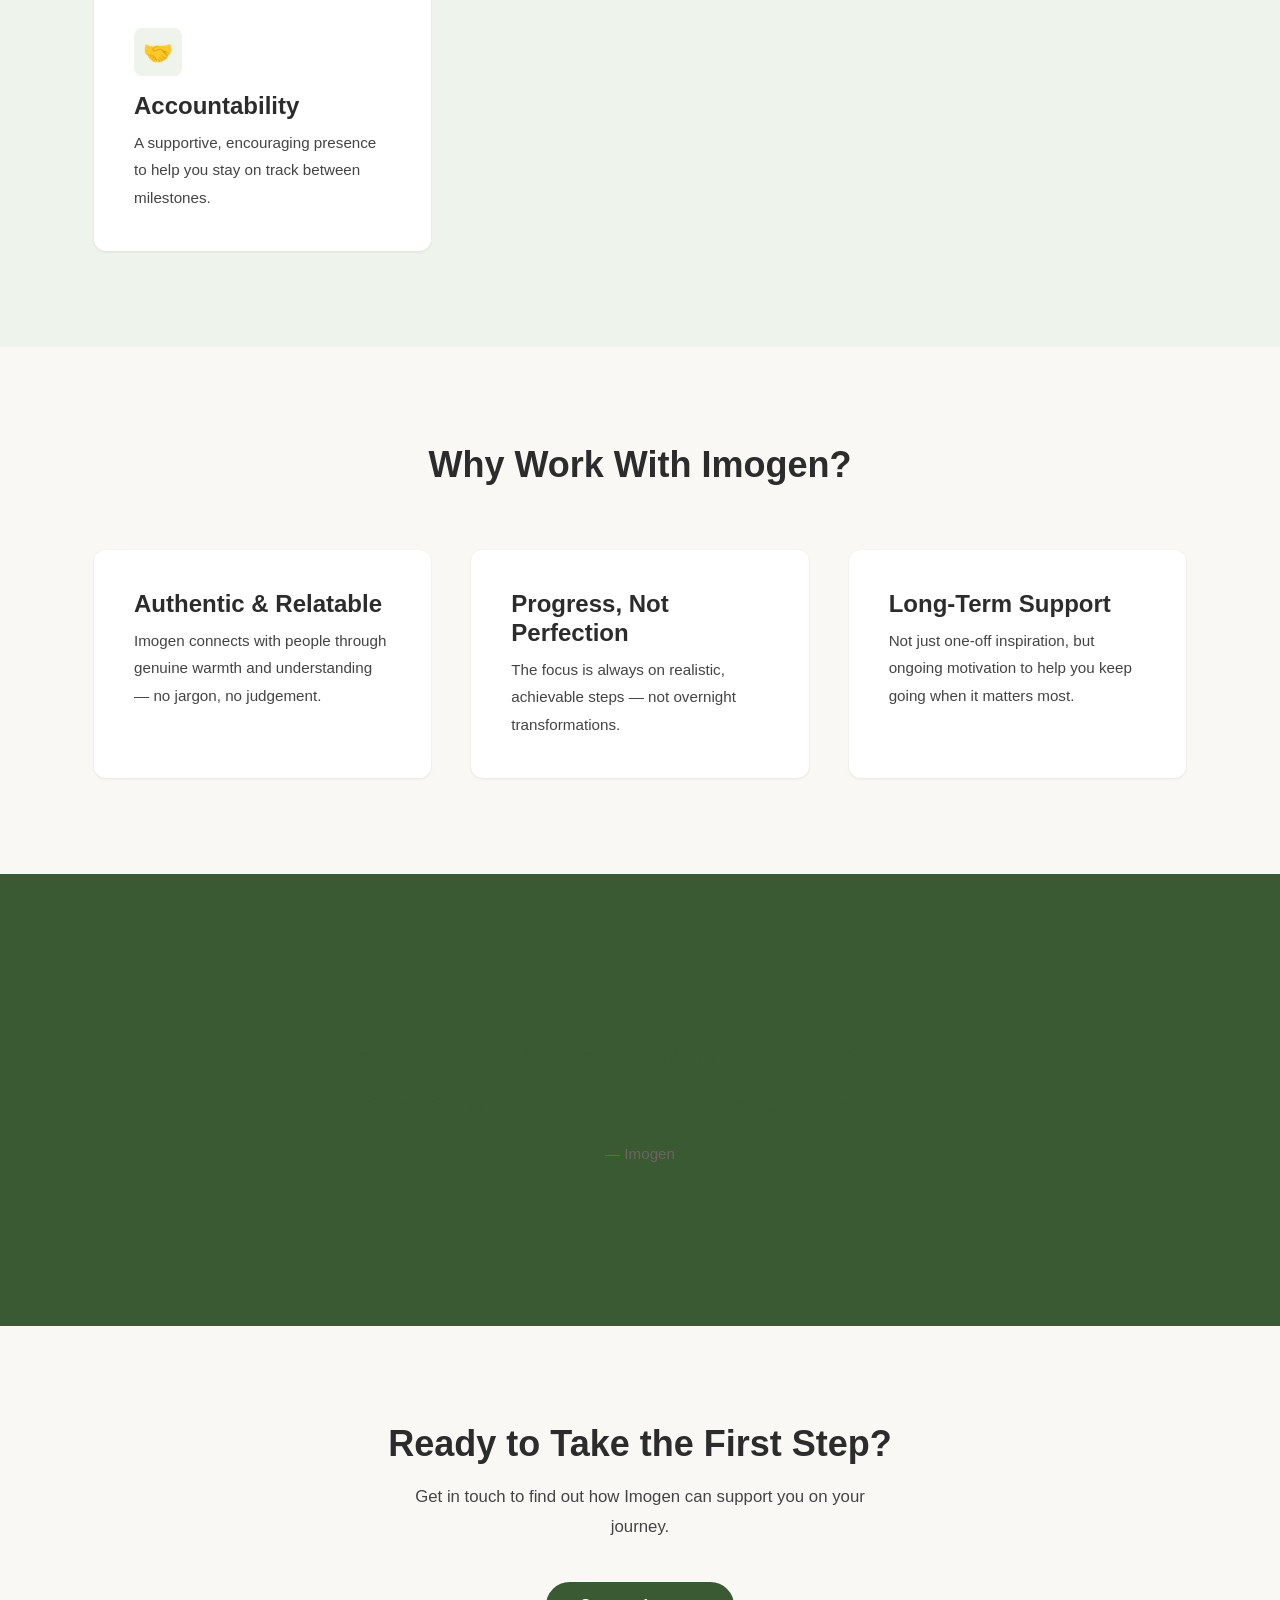
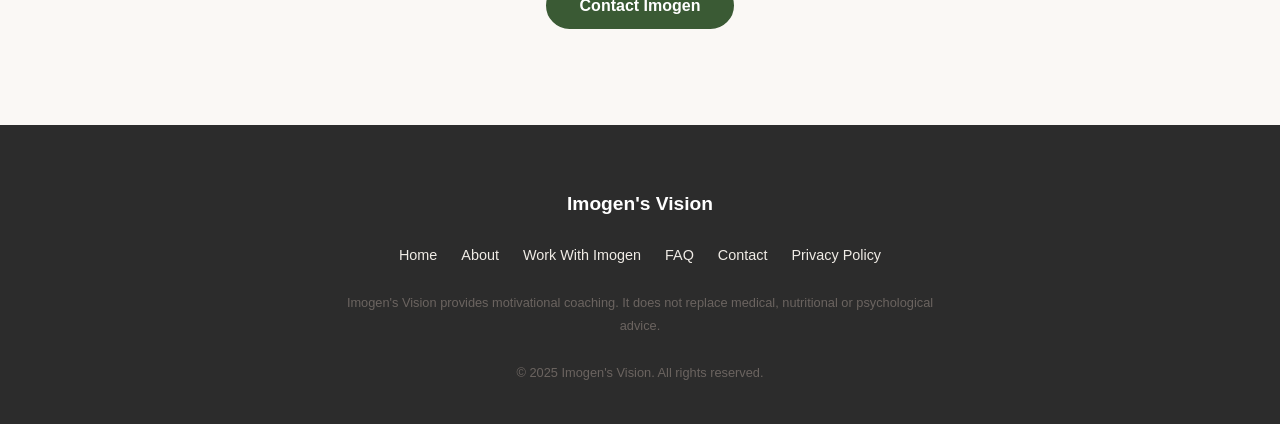
==== commit 391ba5a8: "Replace home page photo with selfie, add object-fit CSS for flexible image handling" ====
--- a/index.html
+++ b/index.html
@@ -48,7 +48,7 @@
                 <p>Her approach is warm, positive and grounded in real life — not quick fixes or unrealistic goals, but steady progress that sticks.</p>
             </div>
             <div class="two-col__image">
-                <img src="photos/imogen-main.jpeg" alt="Imogen — Motivational Coach" width="500" height="500">
+                <img src="photos/imogen-selfie-1.jpeg" alt="Imogen — Motivational Coach">
             </div>
         </div>
     </section>
--- a/style.css
+++ b/style.css
@@ -406,7 +406,14 @@
 .two-col__image img,
 .two-col__image svg {
     width: 100%;
+    height: 100%;
+    object-fit: cover;
+    object-position: center top;
     border-radius: var(--radius-md);
+}
+
+.two-col__image {
+    min-height: 350px;
 }
 
 /* ===== Footer ===== */
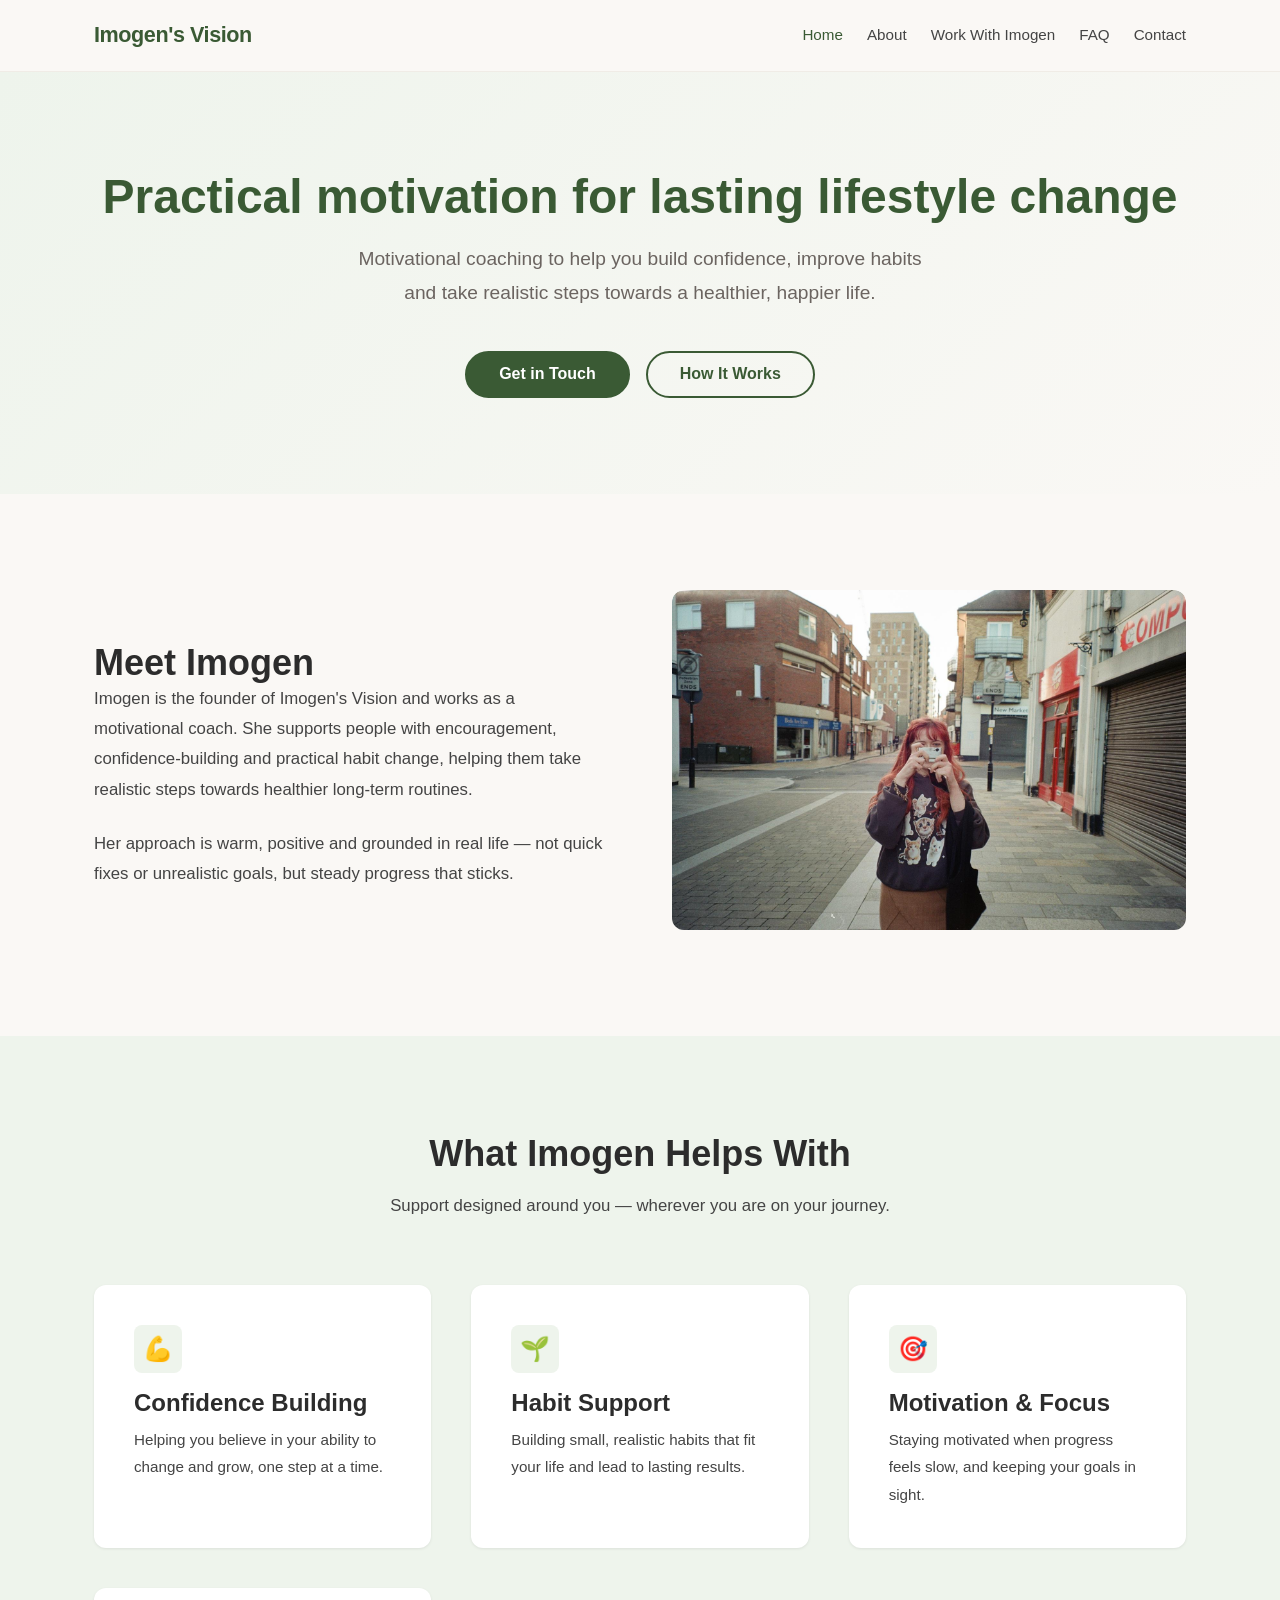
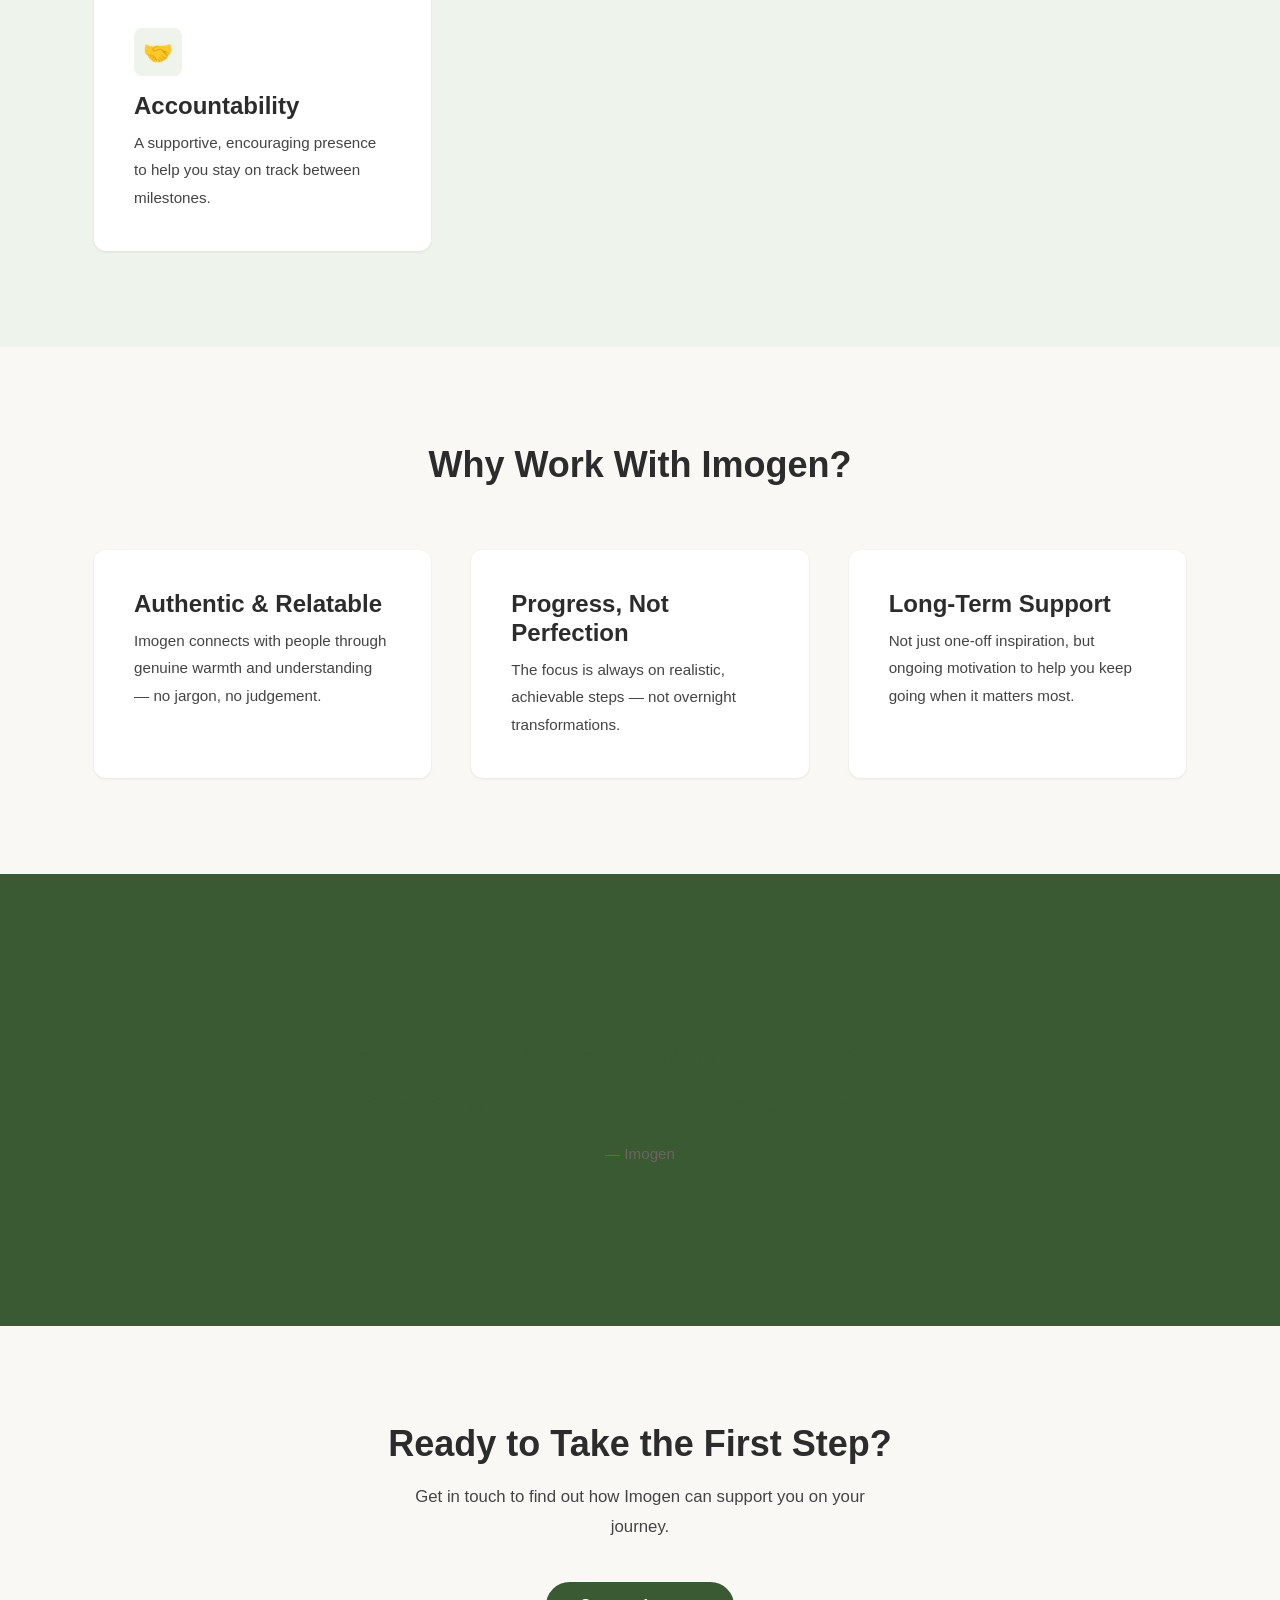
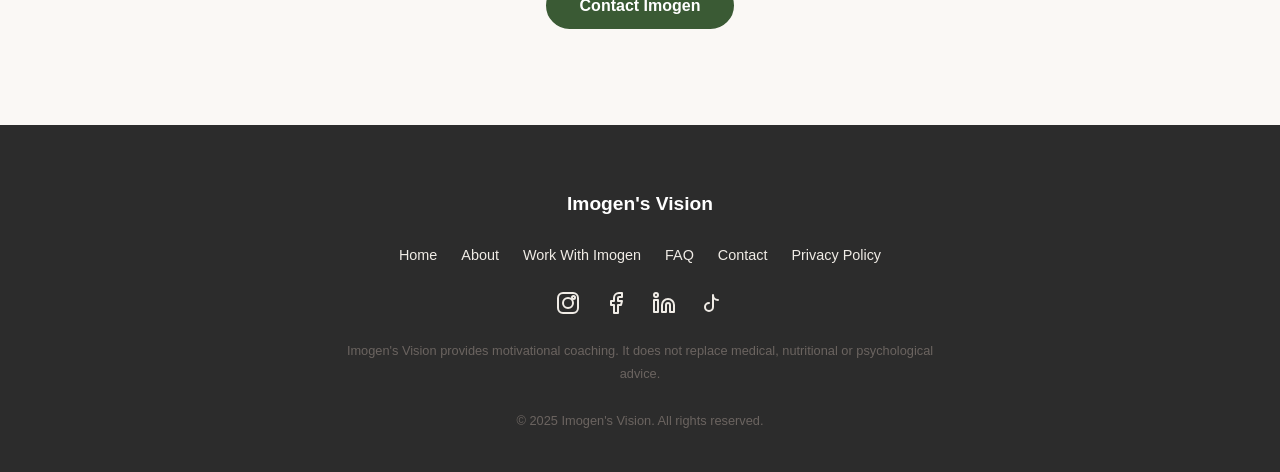
==== commit e345185a: "Add Open Graph meta tags, Twitter cards, social icons in footer, and OG share image" ====
--- a/index.html
+++ b/index.html
@@ -5,6 +5,17 @@
     <meta name="viewport" content="width=device-width, initial-scale=1.0">
     <title>Imogen's Vision — Motivational Coaching</title>
     <meta name="description" content="Motivational coaching to help you build confidence, improve habits and move forward. Practical support for lasting lifestyle change.">
+    <!-- Open Graph -->
+    <meta property="og:type" content="website">
+    <meta property="og:title" content="Imogen's Vision — Motivational Coaching">
+    <meta property="og:description" content="Motivational coaching to help you build confidence, improve habits and move forward. Practical support for lasting lifestyle change.">
+    <meta property="og:image" content="assets/og-image.svg">
+    <meta property="og:url" content="index.html">
+    <!-- Twitter / X -->
+    <meta name="twitter:card" content="summary_large_image">
+    <meta name="twitter:title" content="Imogen's Vision — Motivational Coaching">
+    <meta name="twitter:description" content="Motivational coaching to help you build confidence, improve habits and move forward.">
+    <meta name="twitter:image" content="assets/og-image.svg">
     <link rel="stylesheet" href="style.css">
     <link rel="icon" href="assets/favicon.svg" type="image/svg+xml">
 </head>
@@ -137,6 +148,20 @@
                 <a href="contact.html">Contact</a>
                 <a href="privacy.html">Privacy Policy</a>
             </div>
+            <div class="footer__social">
+                <a href="#" aria-label="Instagram" class="footer__social-link">
+                    <svg width="24" height="24" viewBox="0 0 24 24" fill="none" stroke="currentColor" stroke-width="2" stroke-linecap="round" stroke-linejoin="round"><rect x="2" y="2" width="20" height="20" rx="5"/><circle cx="12" cy="12" r="5"/><circle cx="17.5" cy="6.5" r="1.5"/></svg>
+                </a>
+                <a href="#" aria-label="Facebook" class="footer__social-link">
+                    <svg width="24" height="24" viewBox="0 0 24 24" fill="none" stroke="currentColor" stroke-width="2" stroke-linecap="round" stroke-linejoin="round"><path d="M18 2h-3a5 5 0 0 0-5 5v3H7v4h3v8h4v-8h3l1-4h-4V7a1 1 0 0 1 1-1h3z"/></svg>
+                </a>
+                <a href="#" aria-label="LinkedIn" class="footer__social-link">
+                    <svg width="24" height="24" viewBox="0 0 24 24" fill="none" stroke="currentColor" stroke-width="2" stroke-linecap="round" stroke-linejoin="round"><path d="M16 8a6 6 0 0 1 6 6v7h-4v-7a2 2 0 0 0-4 0v7h-4v-7a6 6 0 0 1 6-6z"/><rect x="2" y="9" width="4" height="12"/><circle cx="4" cy="4" r="2"/></svg>
+                </a>
+                <a href="#" aria-label="TikTok" class="footer__social-link">
+                    <svg width="24" height="24" viewBox="0 0 24 24" fill="none" stroke="currentColor" stroke-width="2" stroke-linecap="round" stroke-linejoin="round"><path d="M9 12a4 4 0 1 0 4 4V4a5 5 0 0 0 5 5"/></svg>
+                </a>
+            </div>
             <p class="footer__disclaimer">Imogen's Vision provides motivational coaching. It does not replace medical, nutritional or psychological advice.</p>
             <p class="footer__copy">&copy; 2025 Imogen's Vision. All rights reserved.</p>
         </div>
--- a/style.css
+++ b/style.css
@@ -452,6 +452,23 @@
     color: var(--white);
 }
 
+.footer__social {
+    display: flex;
+    gap: var(--space-md);
+    justify-content: center;
+}
+
+.footer__social-link {
+    color: var(--cream-dark);
+    transition: color 0.2s ease, transform 0.2s ease;
+    display: flex;
+    align-items: center;
+}
+.footer__social-link:hover {
+    color: var(--white);
+    transform: translateY(-2px);
+}
+
 .footer__disclaimer {
     font-size: 0.8rem;
     color: var(--warm-grey);
